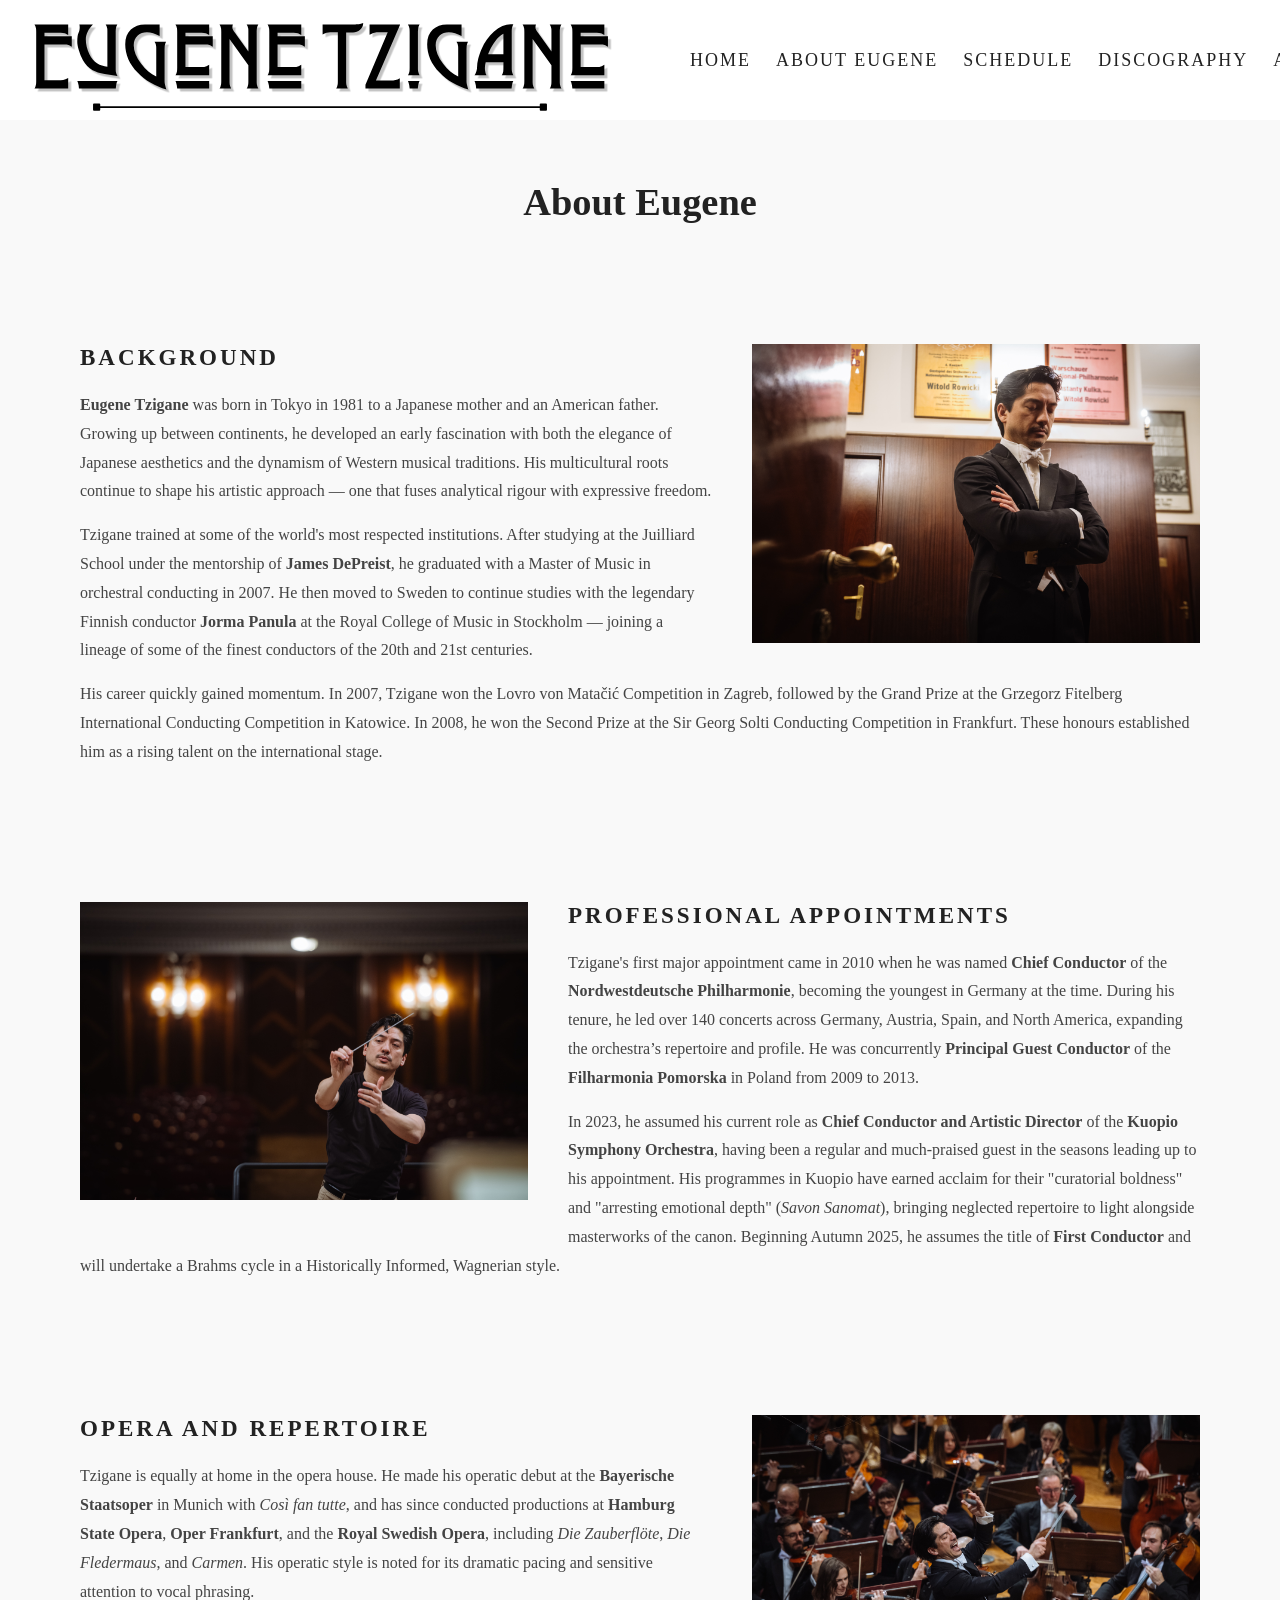
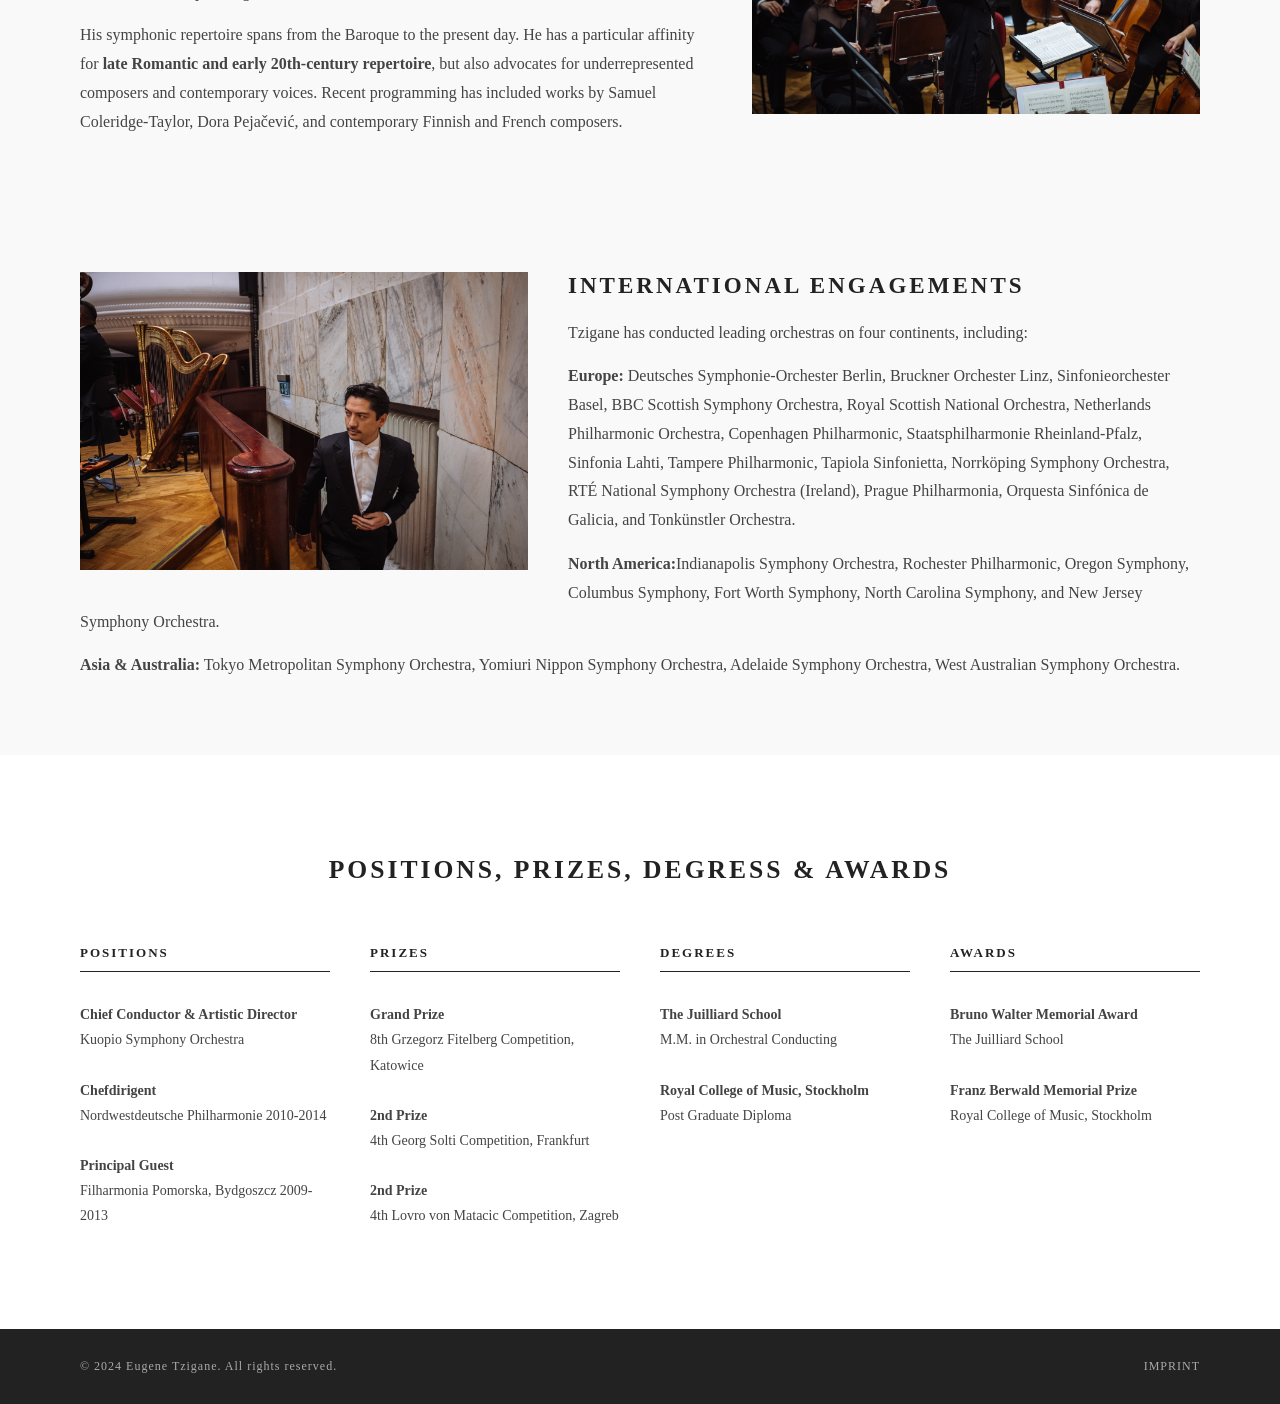
==== about.html @ a016947b "Initial version" ====
<!DOCTYPE html>
<html lang="en">
  <head>
    <meta charset="UTF-8" />
    <meta name="viewport" content="width=device-width, initial-scale=1.0" />
    <title>Eugene Tzigane | About</title>
    <link rel="stylesheet" href="style.css" />
  </head>

  <body>

    <!-- NAVIGATION -->
    <nav>
      <div class="nav-logo">
        <a href="index.html">
            <img src="images/logo.svg" alt="Eugene Tzigane Conductor"/>
        </a>
      </div>

      <button class="hamburger" aria-label="Open navigation menu">
        <span></span>
        <span></span>
        <span></span>
      </button>

      <ul class="nav-links">
        <li><a href="index.html">Home</a></li>
        <li><a href="about.html">About Eugene</a></li>
        <li><a href="schedule.html">Schedule</a></li>
        <li><a href="discography.html">Discography</a></li>
        <li><a href="manifesto.html">Artist Manifesto</a></li>
        <li><a href="index.html#contact">Contact</a></li>
      </ul>
    </nav>

    <!-- PAGE HEADER -->
    <section id="page-header">
      <h1>About Eugene</h1>
    </section>

    <!-- BIO SECTION -->
     <section id="about-bio">

        <div class="bio-block">
            <div class="bio-block-image">
                <img src="images/about.jpg" alt="Eugene Tzigane"/>
            </div>  
            <div class="bio-block-text">
                <h2>Background</h2>
                <p>
                 <strong>Eugene Tzigane</strong> was born in Tokyo in 1981 to a Japanese mother and an American father. Growing up between continents, he developed an early fascination with both the elegance of Japanese aesthetics and the dynamism of Western musical traditions. His multicultural roots continue to shape his artistic approach — one that fuses analytical rigour with expressive freedom.
                </p>
                <p>
                 Tzigane trained at some of the world's most respected institutions. After studying at the Juilliard School under the mentorship of <strong>James DePreist</strong>, he graduated with a Master of Music in orchestral conducting in 2007. He then moved to Sweden to continue studies with the legendary Finnish conductor <strong>Jorma Panula</strong> at the Royal College of Music in Stockholm — joining a lineage of some of the finest conductors of the 20th and 21st centuries.   
                </p>
                <p>
                 His career quickly gained momentum. In 2007, Tzigane won the Lovro von Matačić Competition in Zagreb, followed by the Grand Prize at the Grzegorz Fitelberg International Conducting Competition in Katowice. In 2008, he won the Second Prize at the Sir Georg Solti Conducting Competition in Frankfurt. These honours established him as a rising talent on the international stage.
                </p>
            </div>
            
        </div>

        <div class="bio-block reverse">
            <div class="bio-block-image">
                <img src="images/about2.jpg" alt="Eugene Tzigane"/>
            </div>
            <div class="bio-block-text">
                <h2>Professional Appointments</h2>
                <p>
                 Tzigane's first major appointment came in 2010 when he was named <strong>Chief Conductor</strong> of the <strong>Nordwestdeutsche Philharmonie</strong>, becoming the youngest in Germany at the time. During his tenure, he led over 140 concerts across Germany, Austria, Spain, and North America, expanding the orchestra’s repertoire and profile. He was concurrently <strong>Principal Guest Conductor</strong> of the <strong>Filharmonia Pomorska</strong> in Poland from 2009 to 2013. 
                </p>
                <p>
                 In 2023, he assumed his current role as <strong>Chief Conductor and Artistic Director</strong> of the <strong>Kuopio Symphony Orchestra</strong>, having been a regular and much-praised guest in the seasons leading up to his appointment. His programmes in Kuopio have earned acclaim for their "curatorial boldness" and "arresting emotional depth" (<em>Savon Sanomat</em>), bringing neglected repertoire to light alongside masterworks of the canon. Beginning Autumn 2025, he assumes the title of <strong>First Conductor</strong> and will undertake a Brahms cycle in a Historically Informed, Wagnerian style.
                </p>
            </div>
            
        </div>

        <div class="bio-block">
            <div class="bio-block-image">
                <img src="images/about3.jpg" alt="Eugene Tzigane"/>
            </div>
            <div class="bio-block-text">
                <h2>Opera and Repertoire</h2>
                <p>
                 Tzigane is equally at home in the opera house. He made his operatic debut at the <strong>Bayerische Staatsoper</strong> in Munich with <em>Così fan tutte</em>, and has since conducted productions at <strong>Hamburg State Opera</strong>, <strong>Oper Frankfurt</strong>, and the <strong>Royal Swedish Opera</strong>, including <em>Die Zauberflöte</em>, <em>Die Fledermaus</em>, and <em>Carmen</em>. His operatic style is noted for its dramatic pacing and sensitive attention to vocal phrasing.
                </p>
                <p>
                His symphonic repertoire spans from the Baroque to the present day. He has a particular affinity for <strong>late Romantic and early 20th-century repertoire</strong>, but also advocates for underrepresented composers and contemporary voices. Recent programming has included works by Samuel Coleridge-Taylor, Dora Pejačević, and contemporary Finnish and French composers.
                </p>
            </div>
            
        </div>

        <div class="bio-block reverse engagements">
          <div class="bio-block-image">
            <img src="images/about4.jpg" alt="Eugene Tzigane"/>
          </div>
          <div class="bio-block-text">
            <h2>International Engagements</h2>
            <p>Tzigane has conducted leading orchestras on four continents, including:</p>
            <p>
             <strong>Europe:</strong> Deutsches Symphonie-Orchester Berlin, Bruckner Orchester Linz, Sinfonieorchester Basel, BBC Scottish Symphony Orchestra, Royal Scottish National Orchestra, Netherlands Philharmonic Orchestra, Copenhagen Philharmonic, Staatsphilharmonie Rheinland-Pfalz, Sinfonia Lahti, Tampere Philharmonic, Tapiola Sinfonietta, Norrköping Symphony Orchestra, RTÉ National Symphony Orchestra (Ireland), Prague Philharmonia, Orquesta Sinfónica de Galicia, and Tonkünstler Orchestra.   
            </p>
            <p>
             <strong>North America:</strong>Indianapolis Symphony Orchestra, Rochester Philharmonic, Oregon Symphony, Columbus Symphony, Fort Worth Symphony, North Carolina Symphony, and New Jersey Symphony Orchestra.   
            </p>
            <p>
             <strong>Asia &amp; Australia:</strong> Tokyo Metropolitan Symphony Orchestra, Yomiuri Nippon Symphony Orchestra, Adelaide Symphony Orchestra, West Australian Symphony Orchestra.
            </p>
          </div>

           
        </div>

     </section>

     <!--- SECTIONS & AWARDS -->

     <section id="awards">
        <h2>Positions, Prizes, Degress &amp; Awards</h2>
        <div class="awards-wrapper">

            <div class="awards-column">
                <h3>Positions</h3>
                <p><strong>Chief Conductor &amp; Artistic Director</strong><br>Kuopio Symphony Orchestra</p>
                <p><strong>Chefdirigent</strong><br>Nordwestdeutsche Philharmonie 2010-2014</p>
                <p><strong>Principal Guest</strong><br>Filharmonia Pomorska, Bydgoszcz 2009-2013</p>
            </div>

            <div class="awards-column">
                <h3>Prizes</h3>
                <p><strong>Grand Prize</strong><br>8th Grzegorz Fitelberg Competition, Katowice</p>
                <p><strong>2nd Prize</strong><br>4th Georg Solti Competition, Frankfurt</p>
                <p><strong>2nd Prize</strong><br>4th Lovro von Matacic Competition, Zagreb</p>
            </div>

            <div class="awards-column">
                <h3>Degrees</h3>
                <p><strong>The Juilliard School</strong><br>M.M. in Orchestral Conducting</p>
                <p><strong>Royal College of Music, Stockholm</strong><br>Post Graduate Diploma</p>
            </div>

            <div class="awards-column">
                <h3>Awards</h3>
                <p><strong>Bruno Walter Memorial Award</strong><br>The Juilliard School</p>
                <p><strong>Franz Berwald Memorial Prize</strong><br>Royal College of Music, Stockholm</p>
            </div>

        </div>
     </section>

    <!-- FOOTER -->
    <footer>
      <p>&copy; 2024 Eugene Tzigane. All rights reserved.</p>
      <a href="#">Imprint</a>
    </footer>

    <script src="script.js"></script>
  </body>
</html>
---- style.css ----
/* -- RESET & BASE --*/
* {
    margin: 0;
    padding: 0;
    box-sizing: border-box;
}

html, body {
    overflow-x: hidden;
    max-width: 100%;
}

body {
    font-family: Georgia, serif;
    color: #222;
    padding-top: 120px;
    background-color: #f9f9f9;
}

/* -- NAVIGATION --*/
nav {
    display: flex;
    justify-content: space-between;
    align-items: center;
    padding: 40px 20px 40px 20px;
    background-color: #fff;
    position: fixed;
    top: 0;
    z-index: 100;
    min-width: 0;
    gap: 70px;
    height: 120px;
    min-height: 120px;
    width: 100%;
}

.nav-logo {
    flex-shrink: 0;
}

.nav-logo img {
    height: 120px;
    width: auto;
    display: block;
}

.nav-links {
   list-style: none;
   display: flex;
   gap: 25px; 
   flex-shrink: 0;
}

.nav-links a {
    text-decoration: none;
    color: #222;
    font-size: 18px;
    letter-spacing: 2px;
    text-transform: uppercase;
    white-space: nowrap;
}

.nav-links a:hover {
    color: #888;
}

.hamburger {
    display: none;
    flex-direction: column;
    justify-content: center;
    gap: 6px;
    background: none;
    border: none;
    cursor: pointer;
    padding: 0;
}

.hamburger span {
    display: block;
    width: 36px;
    height: 2px;
    background-color: #222;
    border-radius: 2px;
}


/*-- HERO --*/
#hero {
    width: 100%;
    height: 100vh;
    background-image: url('images/hero.jpg');
    background-size: cover;
    background-position: center;
    background-repeat: no-repeat;
    position: relative;
    overflow: hidden;
}

.hero-overlay {
    position: sticky;
    top: 8vh;
    margin-right: 5vw;
    color: #fff;
    text-align: end;
}

.hero-overlay h1 {
    font-size: 4vw;
    font-weight: bold;
    letter-spacing: 0.3vw;
    text-transform: uppercase;
    margin-bottom: 1vh;
}

.hero-overlay p {
    font-size: 1.5vw;
    letter-spacing: 0.4vw;
    text-transform: uppercase;
}

/*-- BIO SECTION --*/
#bio {
    display: flex;
    align-items: stretch;
    gap: 60px;
    padding: 100px 80px;
    background-color: #f9f9f9;
}

.bio-image {
    flex: 1;
    min-width: 0;
}

.bio-image img {
    width: 100%;
    max-width: 100%;
    height: 100%;
    display: block;
    object-fit: cover;
}

.bio-text {
    flex: 1;
    min-width: 0;
    display: flex;
    flex-direction: column;
    gap: 20px;
}

.bio-text h2 {
    font-size: 3vw;
    letter-spacing: 3px;
    text-transform: uppercase;
    color: #222;
    padding-bottom: 20px;
}

.bio-text p {
    font-size: 18px;
    line-height: 1.8;
    color: #444;
}


/* -- VIDEO SECTION --*/
#video {
    padding: 100px 80px;
    background-color: #fff;
    text-align: center;
}

#video h2 {
    font-size: 2vw;
    letter-spacing: 3px;
    text-transform: uppercase;
    color: #222;
    margin-bottom: 50px;
}

.video-container {
    position: relative;
    width: 100%;
    aspect-ratio: 16 / 9;
}

.video-container video {
    position: absolute;
    top: 0;
    left: 0;
    width: 100%;
    height: 100%;
    border: none;
}

/*-- MEDIA QUERIES --*/
@media (max-width: 900px) {
    .nav-links {
        display:none;
    }

    .nav-logo a {
        font-size: 14px;
    }
}

/*-- CONTACT SECTION --*/
#contact-info {
    padding: 100px 80px;
    background-color: #f9f9f9;
    text-align: center;
}

#contact-info h1 {
    font-size: 4vw;
    letter-spacing: 3px;
    text-transform: uppercase;
    color: #222;
    margin-bottom: 60px;
}

.contacts-wrapper {
    display: flex;
    justify-content: space-between;
    gap: 40px;
    text-align: left;
}


.management-column {
    flex: 1;
    display: flex;
    flex-direction: column;
    gap: 25px;
}

.management-column + .management-column {
    border-left: 1px solid #ddd;
    padding-left: 40px;
}

.management-column h3 {
    font-size: 20px;
    letter-spacing: 2px;
    text-transform: uppercase;
    color: #222;
    margin-bottom: 20px;
    text-align: center;
}

.management-column p {
    font-size: 18px;
    line-height: 2;
    color: #444;
}

.management-person {
    margin-bottom: 20px;
}

.management-person p {
    font-size: 18px;
    line-height: 1.6;
    color: #444;
    margin-bottom: 2px;
}

.management-person-assistant p {
    font-size: 17px;
    line-height: 1.6;
    color: #444;
    margin-bottom: 2px;
}



#message {
   padding: 100px 80px;
    background-color: #f9f9f9;
    text-align: center;
}

#message h1 {
   font-size: 4vw;
    letter-spacing: 3px;
    text-transform: uppercase;
    color: #222;
    margin-bottom: 60px; 
}

.contact-form {
    flex: 1;
}

.contact-form input,
.contact-form textarea {
    width: 60%;
    padding: 15px;
    font-size: 14px;
    font-family: Georgia, serif;
    border: 1px solid #ddd;
    background-color: #fff;
    color: #222;
    outline: none;
    text-align: center;
    border-radius:15px 15px 15px 15px;
    margin-top: 10px;
}

.contact-form textarea {
    height: 150px;
    resize: none;
}

#message button {
    align-self: center;
    padding: 15px 40px;
    background-color: #222;
    color: #fff;
    font-size: 13px;
    letter-spacing: 2px;
    text-transform: uppercase;
    border: none;
    cursor: pointer;
    border-radius: 0 25px 0 25px;
    margin-top: 20px;
}

#message button:hover {
    background-color: #444;
}



/*-- FOOTER --*/
footer {
    display: flex;
    justify-content: space-between;
    align-items: center;
    padding: 30px 80px;
    background-color: #222;
    color: #aaa;
    font-size: 12px;
    letter-spacing: 1px;
}

footer a {
    color: #aaa;
    text-decoration: none;
    text-transform: uppercase;
    letter-spacing: 1px;
}

footer a:hover {
    color: #fff;
}



/*-- ABOUT BIO --*/


#about-bio {
    background-color: #f9f9f9;
}

#page-header {
    font-size: 2vw;
    text-align: center;
    background-color: #f9f9f9;
    padding: 60px;
}

.bio-block {
    padding: 60px 80px;
    overflow:hidden;
}

.bio-block-text {
    width: 100%;
}

.bio-block-text h2 {
    font-size: 1.8vw;
    letter-spacing: 3px;
    text-transform: uppercase;
    color: #222;
    margin-bottom: 20px;
}

.bio-block-text p {
    font-size: 16px;
    line-height: 1.8;
    color: #444;
    margin-bottom: 15px;
}

.bio-block-image {
    width: 40%;
    float: right;
    margin: 0 0 30px 40px;
}

.bio-block-image img {
    width: 100%;
    height: auto;
    display: block;
    object-fit: contain;
}


.bio-block.reverse .bio-block-image {
    float: left;
    margin: 0 40px 30px 0;
}

/*-- AWARDS --*/
#awards {
    padding: 100px 80px;
    background-color: #fff;
    text-align: center;
}

#awards h2 {
    font-size: 2vw;
    letter-spacing: 3px;
    text-transform: uppercase;
    color: #222;
    margin-bottom: 60px;
}

.awards-wrapper {
    display: flex;
    justify-content: space-between;
    gap: 40px;
    text-align: left;
}

.awards-column {
    flex: 1;
    display: flex;
    flex-direction: column;
    gap: 25px;
}

.awards-column h3 {
    font-size: 13px;
    letter-spacing: 2px;
    text-transform: uppercase;
    color: #222;
    padding-bottom: 10px;
    border-bottom: 1px solid #222;
    margin-bottom: 5px;
}

.awards-column p {
    font-size: 14px;
    line-height: 1.8;
    color: #444;
}


/*-- RESPONSIVE --*/

/*-- LARGE DESKTOP (1440px and above) --*/

@media (min-width: 1440px) {
    .nav-links {
        gap: 40px;
    }

    .bio-block-text h2 {
        font-size: 2.5vw;
    }

    .bio-block-text p {
        font-size: 18px;
    }
}


/*-- TABLET (max 900px) --*/

@media (max-width: 900px) {

    .hamburger {
        display: flex;
        margin-left: auto;
    }

    .nav-links {
        display: none;
        position: absolute;
        top: 80px;
        left: 0;
        width: 100%;
        background-color: #fff;
        flex-direction: column;
        align-items: center;
        gap: 20px;
        padding: 30px 20px;
        border-top: 1px solid #ddd;
    }

    .nav-links.active {
        display: flex;
    }

    .nav-links a {
        font-size: 16px;
    }

    .nav-logo img {
        height: 60px;
    }

    nav {
        height: 80px;
        min-height: 80px;
        padding: 10px 20px;
    }
    
    /*index.html bio*/
    #bio {
        flex-direction: column;
    }
    
    .bio-image {
        min-height: 400px;
    }

    .bio-image img {
        width: 100%;
        height: auto;
    }

    .bio-text {
        padding: 40px;
    }

    /* about.-html bio blocks */
    .bio-block {
        padding: 40px;
    }

    .bio-block.reverse .bio-block-image {
        float: none;
        margin: 0 0 30px 0;
    }

    .bio-block-image {
        float: none;
        width: 100%;
        margin: 0 0 30px 0;
    }

    .bio-block-image img {
        width: 100%;
        height: auto;
    }


    .bio-block-text h2 {
        font-size: 3vw;
    }

    /* awards */
    .awards-wrapper {
        flex-direction: column;
    }

    /*contact */
    .contacts-wrapper {
        flex-direction: column;
    }

    .management-column + .management-column {
        border-left: none;
        border-top: 1px solid #ddd;
        padding-left: 0;
        padding-top: 40px;
    }
}

/*-- MOBILE (max480px) --*/

@media (max-width: 480px) {
    body {
    padding-top: 80px;  
    }

    nav {
        height: 80px;
        min-height: 80px;
        padding: 10px 15px;
        gap: 10px;
    }

    .nav-logo img {
        height: 60px;
    }

    #hero {
        background-size: contain;
        background-repeat: no-repeat;
        background-position: top center;
        height: 50vh;
    }

    /* about-html page header */
    #page-header {
        padding: 40px 20px;
    }

    #page-header h1 {
        font-size: 6vw;
    }

    /* index.html bio */
    #bio {
        display: flex;
        flex-direction: column;
        gap: 0;
        padding: 40px 0 40px;
        margin-top: -90px;
    }

    .bio-image {
        order: 2;
        min-height: auto;
        margin-bottom: 18px;
    }

    .bio-image img {
        width: 100%;
        height: auto;
        display: block;
    }

    .bio-text {
        display: contents;
    }

    .bio-text h2 {
        order: 1;
        font-size: 6vw;
        padding: 0 20px;
        margin-bottom: 25px;
        line-height: 1;
    }

    .bio-text p {
        order: 3;
        padding: 0 20px;
        font-size: 16px;
        line-height: 1.65;
        margin-bottom: 10px;
        margin-top: 10px;
    }

    /* about.html bio blocks */
    .bio-block {
        padding: 30px 20px;
    }

    .bio-block-text h2 {
        font-size: 5vw;
    }

    .bio-block-text p {
        font-size: 14px;
    }

    /* video */
    #video {
        padding: 60px 20px;
    }

    /* awards */
    #awards {
        padding: 60px 20px;
    }

    .awards-wrapper {
        flex-direction: column;
    }

    .awards-column h3 {
        font-size: 4vw;
    }


    /* contact */

    #contact-info {
        padding: 60px 20px;
    }

    #contact-info h1 {
        font-size: 6vw;
    }

    .management-column h3 {
        font-size: 4vw;
    }

    .management-person p {
        font-size: 14px;
    }
 
    /* footer */
    footer {
        flex-direction: column;
        text-align: center;
        gap: 10px;
        padding: 30px 20px;
    }
}
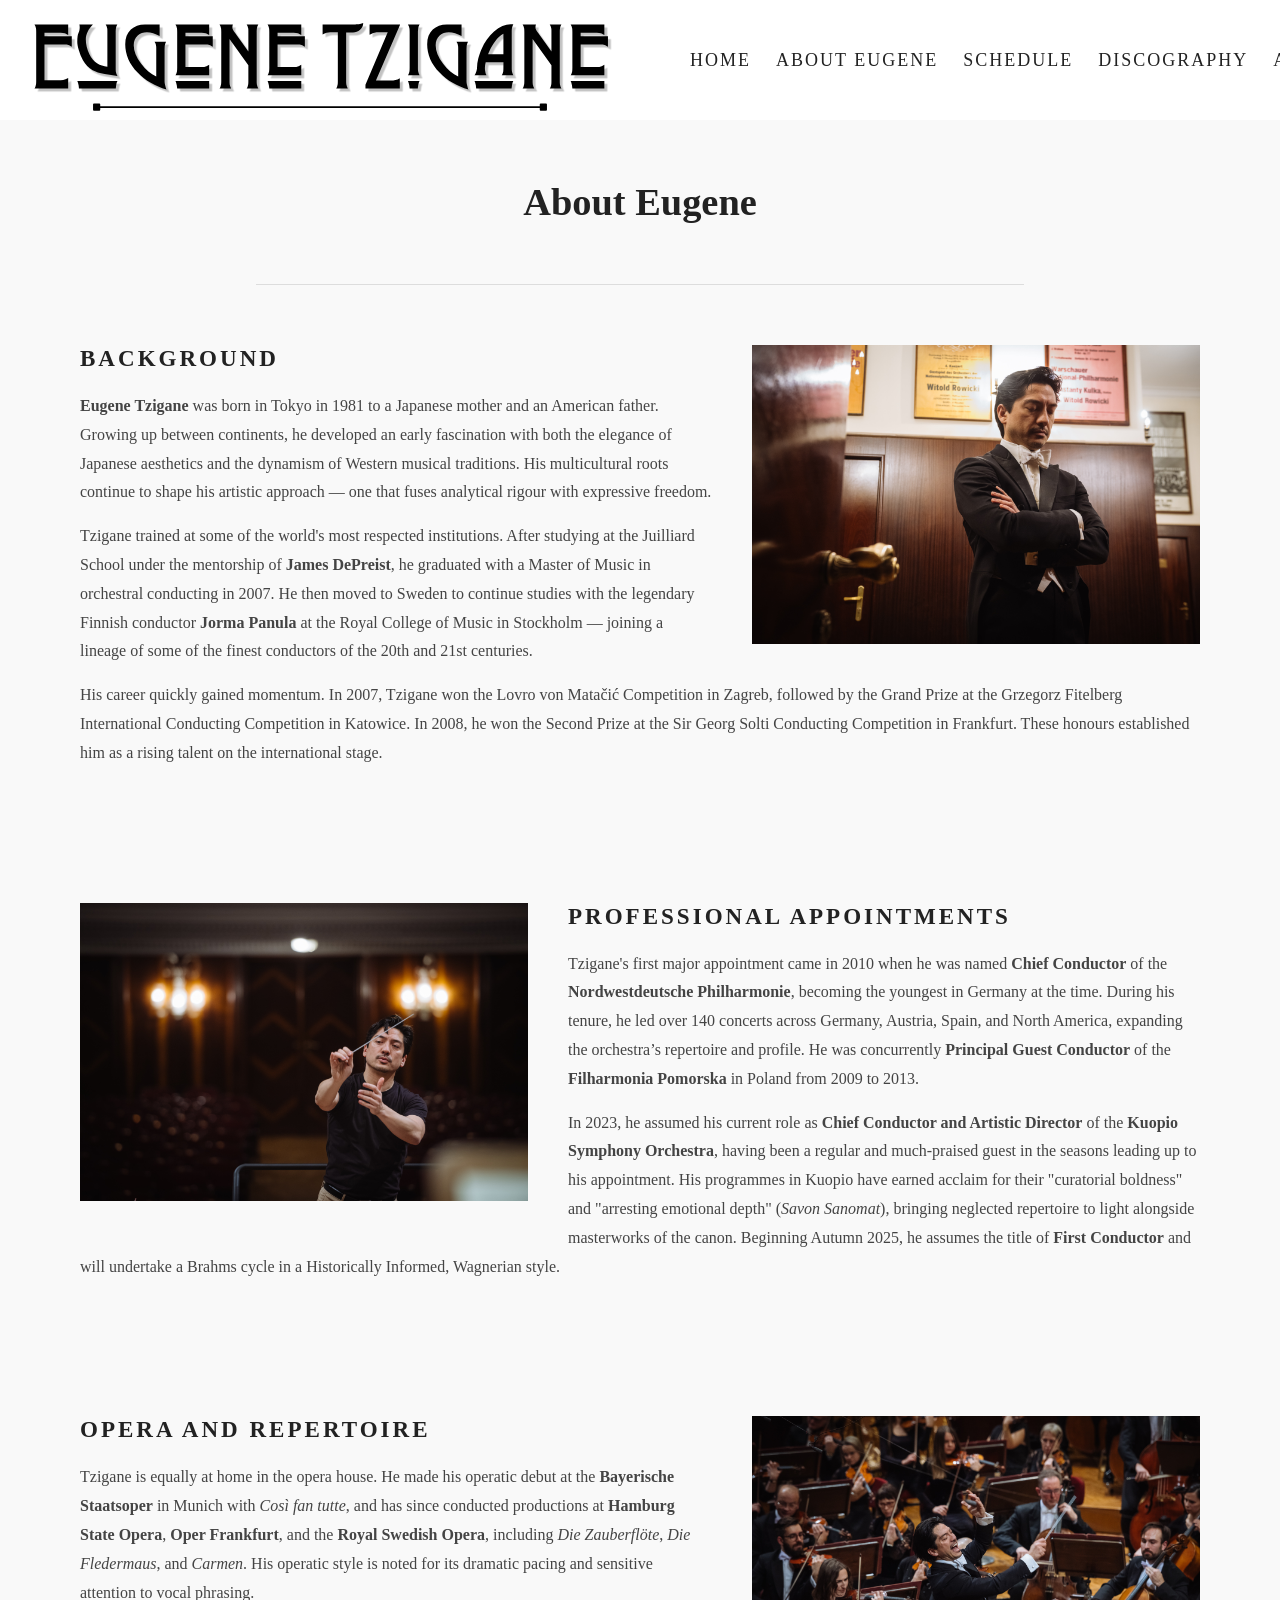
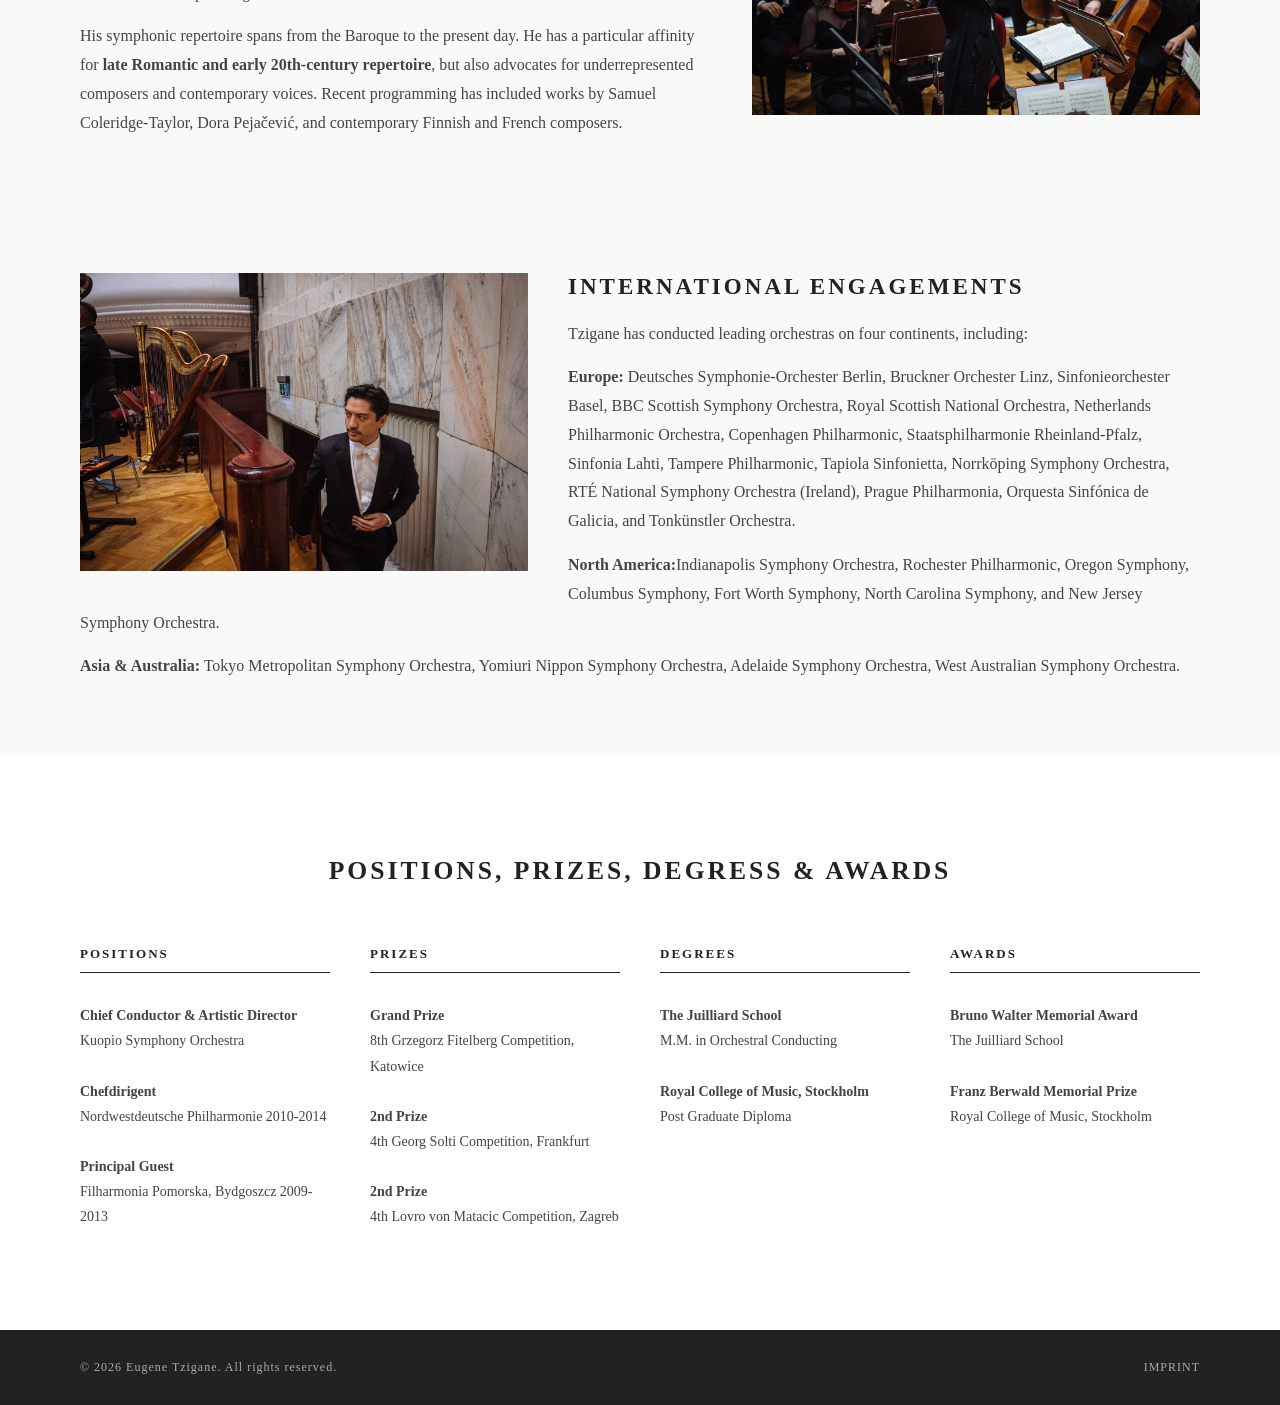
==== commit ba654516: "added 4 items to schedule" ====
--- a/about.html
+++ b/about.html
@@ -152,7 +152,7 @@
 
     <!-- FOOTER -->
     <footer>
-      <p>&copy; 2024 Eugene Tzigane. All rights reserved.</p>
+      <p>&copy; 2026 Eugene Tzigane. All rights reserved.</p>
       <a href="#">Imprint</a>
     </footer>
 
--- a/style.css
+++ b/style.css
@@ -68,19 +68,24 @@
     display: none;
     flex-direction: column;
     justify-content: center;
-    gap: 6px;
+    gap: 7px;
     background: none;
     border: none;
     cursor: pointer;
-    padding: 0;
+    padding: 10px;
 }
 
 .hamburger span {
     display: block;
-    width: 36px;
-    height: 2px;
+    width: 40px;
+    height: 4px;
     background-color: #222;
-    border-radius: 2px;
+    border-radius: 999px;
+}
+
+.hamburger span:nth-child(2) {
+    width: 32px;
+    align-self: center;
 }
 
 
@@ -275,7 +280,7 @@
 
 
 #message {
-   padding: 100px 80px;
+   padding: 60px 20px;
     background-color: #f9f9f9;
     text-align: center;
 }
@@ -365,10 +370,14 @@
 }
 
 #page-header {
+    justify-content: center;
     font-size: 2vw;
     text-align: center;
     background-color: #f9f9f9;
     padding: 60px;
+    border-bottom: 1px solid #ddd;
+    width: 60%;
+    margin: 0 auto;
 }
 
 .bio-block {
@@ -458,6 +467,128 @@
     line-height: 1.8;
     color: #444;
 }
+
+/* -- SCHEDULE PAGE --*/
+
+#schedule-page {
+    max-width: 1000px;
+    margin: 0 auto;
+    padding: 40px 80px 100px;
+    background-color: #f9f9f9;
+}
+
+.schedule-item {
+    display: grid;
+    grid-template-columns: 90px 1fr;
+    gap: 50px;
+    padding: 50px 0;
+    border-bottom: 1px solid #ddd;
+}
+
+.schedule-date {
+    text-align: center;
+    text-transform: uppercase;
+    letter-spacing: 2px;
+}
+
+.schedule-month {
+    display: block;
+    font-size: 14px;
+    color: #777;
+    margin-bottom: 5px;
+}
+
+.schedule-day {
+    display: block;
+    font-size: 42px;
+    line-height: 1;
+    color: #222;
+}
+
+.schedule-details h2 {
+    font-size: 28px;
+    letter-spacing: 2px;
+    font-weight: 300;
+    text-transform: uppercase;
+    color: #222;
+    margin-bottom: 15px;
+    line-height: 1.4;
+}
+
+.highlight-title {
+    font-weight: 700;
+}
+
+.schedule-content {
+    max-width: 700px;
+}
+
+.schedule-meta {
+    font-size: 15px;
+    color: #777;
+    margin-bottom: 35px;
+    line-height: 1.6;
+}
+
+.schedule-programme {
+    display: flex;
+    flex-direction: column;
+    gap: 25px;
+    margin-bottom: 35px;
+}
+
+.schedule-programme hr {
+    border: none;
+    border-top: 1px solid #777;
+    margin: 25px 0;
+}
+
+.programme-work {
+    display: flex;
+    flex-direction: column;
+    gap: 5px;
+}
+
+.composer {
+    font-size: 15px;
+    font-weight: bold;
+    letter-spacing: 1px;
+    text-transform: uppercase;
+    color: #222;
+}
+
+.piece {
+    font-size: 17px;
+    line-height: 1.7;
+    color: #444;
+}
+
+.schedule-performers p {
+    font-size: 16px;
+    line-height: 1.7;
+    font-style: italic;
+    font-weight: bolder;
+    color: #222;
+}
+
+.schedule-button {
+        display: inline-block;
+        margin-top: 10px;
+        padding: 14px 28px;
+        background-color: #222;
+        color: #fff;
+        text-decoration: none;
+        text-transform: uppercase;
+        letter-spacing: 2px;
+        font-size: 12px;
+        border-radius: 0 20px 0 20px;
+        transition: background-color o.3s ease;
+    }
+
+    .schedule-button:hover {
+        background-color: #444;
+    }
+
 
 
 /*-- RESPONSIVE --*/
@@ -707,6 +838,59 @@
     .management-person p {
         font-size: 14px;
     }
+
+    .contact-form {
+    width: 100%;
+    }
+
+    .contact-form input,
+    .contact-form textarea {
+        width: 100%;
+        font-size: 16px;
+    }
+
+    /* schedule */
+
+    #schedule-page {
+        padding: 60px 20px;
+    }
+
+    .schedule-item {
+        grid-template-columns: 1fr;
+        gap: 20px;
+        padding: 40px 0;
+    }
+
+    .schedule-date {
+        text-align: center;
+    }
+
+    .schedule-day {
+        font-size: 34px;
+    }
+
+    .schedule-details h2 {
+        font-size: 22px;
+        line-height: 1.3;
+    }
+
+    .schedule-meta {
+        font-size: 14px;
+        margin-bottom: 25px;
+    }
+
+    .composer {
+        font-size: 14px;
+    }
+
+    .piece,
+    .schedule-performers p {
+        font-size: 15px;
+    }
+
+
+
+
  
     /* footer */
     footer {
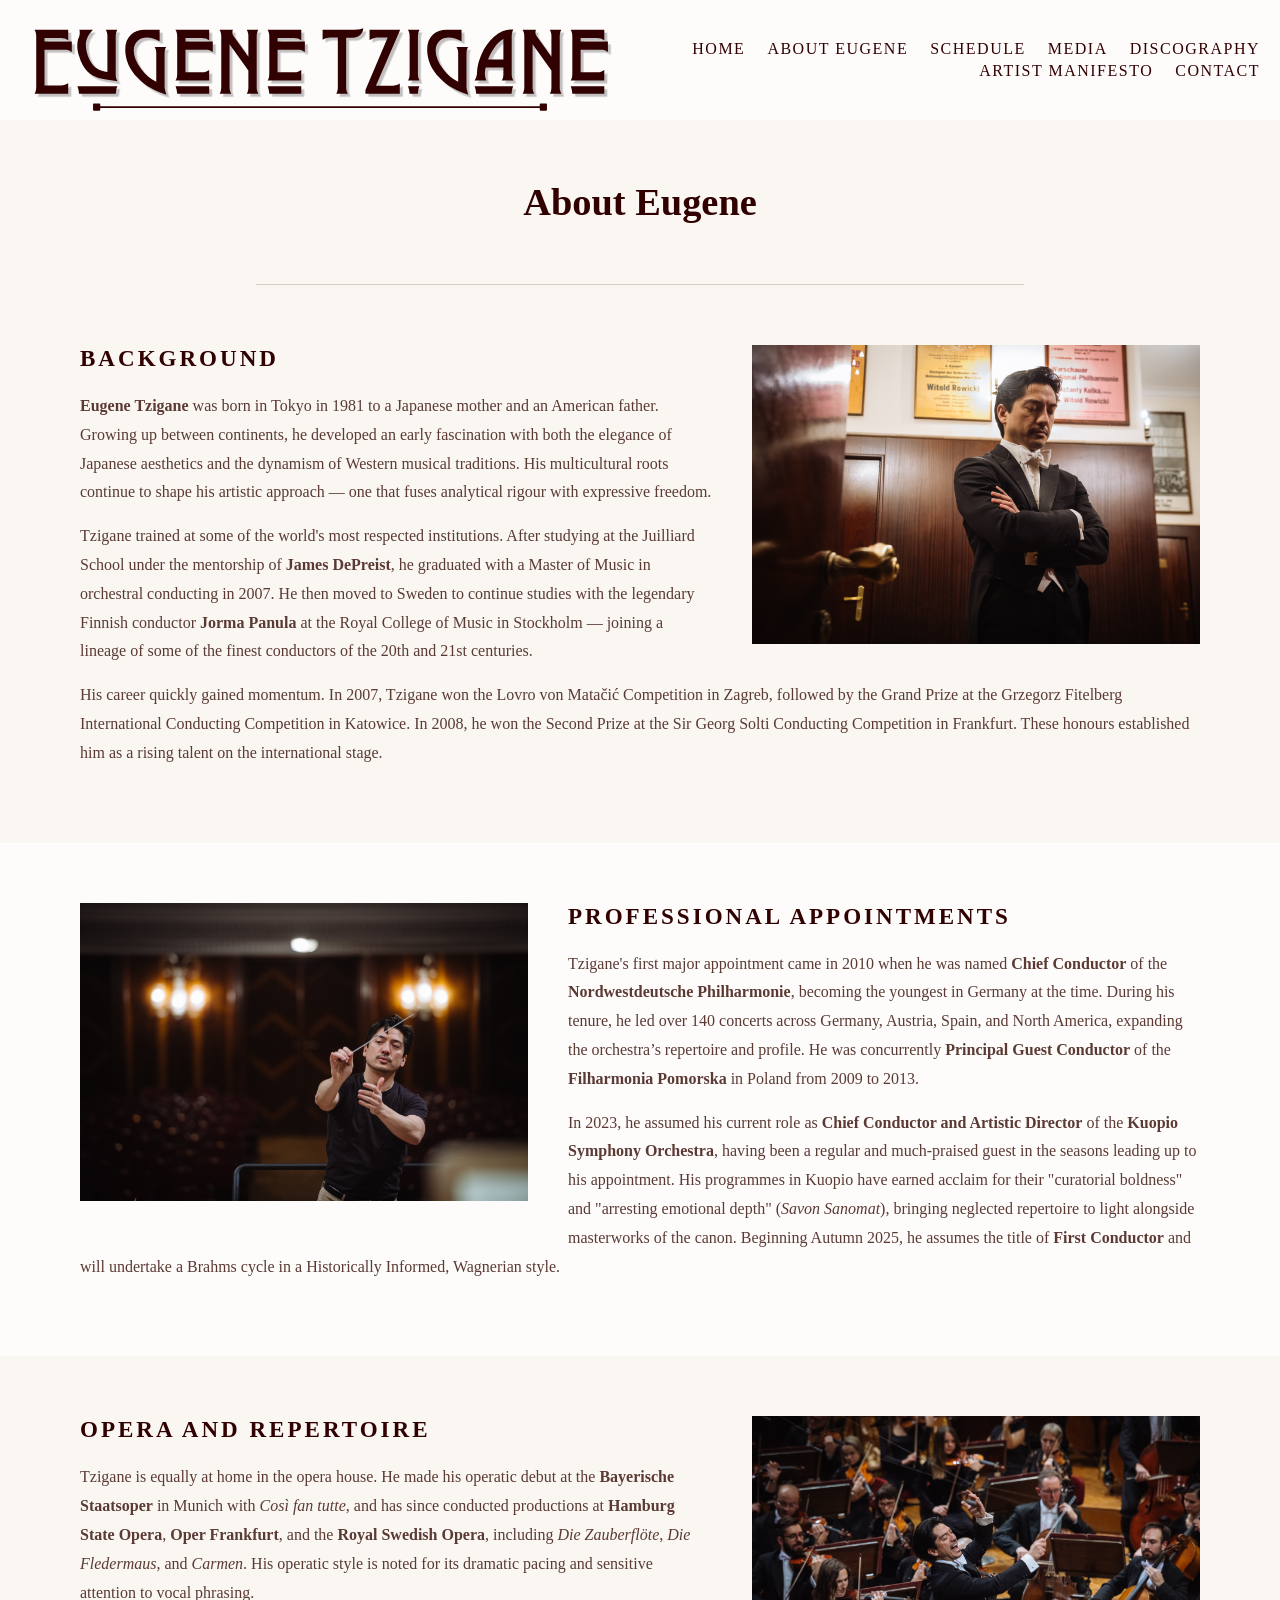
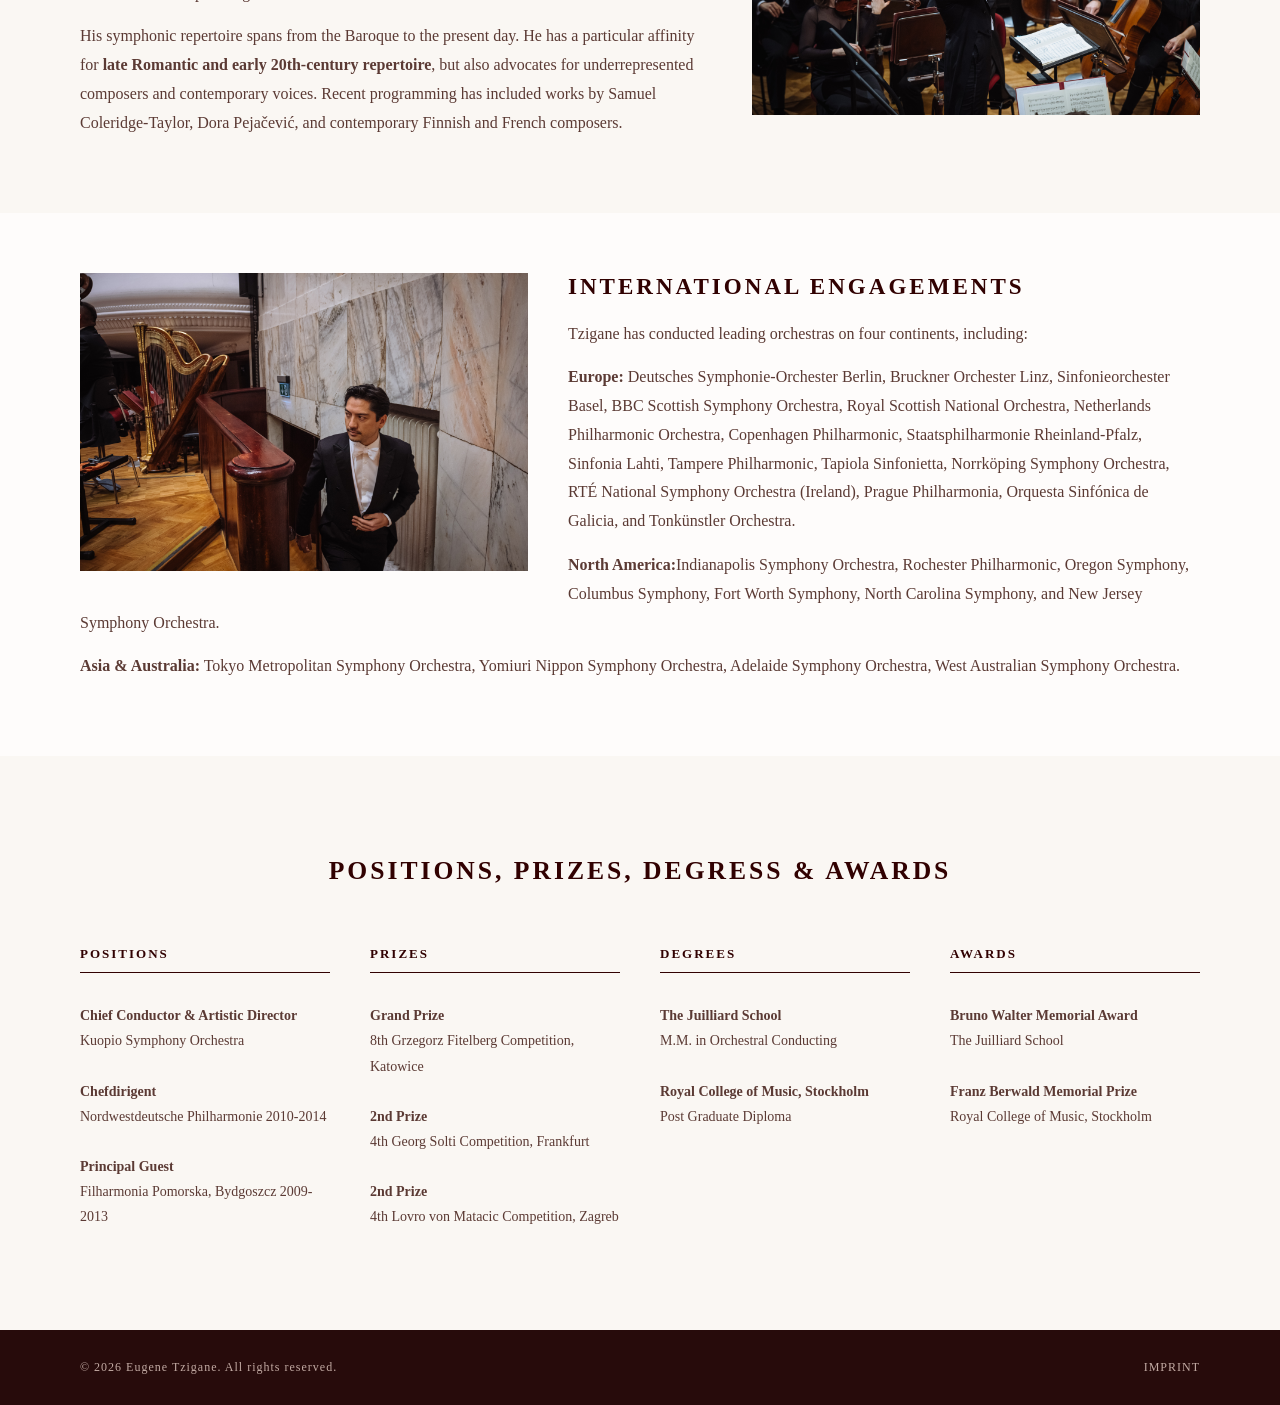
==== commit 63464a11: "nav bar update" ====
--- a/about.html
+++ b/about.html
@@ -27,6 +27,7 @@
         <li><a href="index.html">Home</a></li>
         <li><a href="about.html">About Eugene</a></li>
         <li><a href="schedule.html">Schedule</a></li>
+        <li><a href="media.html">Media</a></li>
         <li><a href="discography.html">Discography</a></li>
         <li><a href="manifesto.html">Artist Manifesto</a></li>
         <li><a href="index.html#contact">Contact</a></li>
--- a/style.css
+++ b/style.css
@@ -12,9 +12,9 @@
 
 body {
     font-family: Georgia, serif;
-    color: #222;
+    color: #310101;
     padding-top: 120px;
-    background-color: #f9f9f9;
+    background-color: #faf7f3;
 }
 
 /* -- NAVIGATION --*/
@@ -22,8 +22,8 @@
     display: flex;
     justify-content: space-between;
     align-items: center;
-    padding: 40px 20px 40px 20px;
-    background-color: #fff;
+    padding: 40px 40px;
+    background-color: #fefcfb;
     position: fixed;
     top: 0;
     z-index: 100;
@@ -32,6 +32,7 @@
     height: 120px;
     min-height: 120px;
     width: 100%;
+    gap: 40px;
 }
 
 .nav-logo {
@@ -47,21 +48,20 @@
 .nav-links {
    list-style: none;
    display: flex;
-   gap: 25px; 
-   flex-shrink: 0;
+   gap: 20px; 
 }
 
 .nav-links a {
     text-decoration: none;
-    color: #222;
+    color: #310101;
     font-size: 18px;
-    letter-spacing: 2px;
+    letter-spacing: 1.7x;
     text-transform: uppercase;
     white-space: nowrap;
 }
 
 .nav-links a:hover {
-    color: #888;
+    color: #a17d74;
 }
 
 .hamburger {
@@ -79,13 +79,107 @@
     display: block;
     width: 40px;
     height: 4px;
-    background-color: #222;
+    background-color: #310101;
     border-radius: 999px;
 }
 
 .hamburger span:nth-child(2) {
     width: 32px;
     align-self: center;
+}
+
+/*-- MEDIA QUERIES for NAV--*/
+
+/* medium dektop: nav links wrap */
+@media (max-width: 1700px) and (min-width: 1173px) {
+    nav {
+        gap: 30px;
+        height: 120px;
+        min-height: 120px;
+        padding: 20px 20px;
+    }
+    
+    .nav-links {
+        flex-wrap: wrap;
+        justify-content: flex-end;
+        align-content: center;
+        row-gap: 4px;
+        column-gap: 22px;
+        max-width: 850px;
+    }  
+
+    .nav-links a {
+        font-size: 16px;
+        letter-spacing: 1.5px;
+    }
+}
+
+/* nav only: hamburger starst earlier */
+@media (max-width: 1172px) {
+    .hamburger {
+        display: flex;
+        margin-left: auto;
+    }
+    
+    .nav-links {
+        display: none;
+        position: absolute;
+        top: 120px;
+        left: 0;
+        width: 100%;
+        background-color: #fefcfb;
+        flex-direction: column;
+        align-items: center;
+        gap: 20px;
+        padding: 30px 20px;
+        border-top: 1px solid #d8cec7;
+    }
+
+    .nav-links.active {
+        display: flex;
+    }
+
+    .nav-links a {
+        font-size: 16px;
+    }
+}
+
+@media (max-width: 1172px) and (min-width: 901px) {
+    .hamburger {
+        gap: 14px;
+        padding: 0;
+    }
+
+    .hamburger span {
+        width: 80px;
+        height: 8px;
+    }
+
+    .hamburger span:nth-child(2) {
+        width: 64px;
+    }
+}
+
+/* tablet: smaller nav height */
+@media (max-width: 900px) {
+
+    body {
+        padding-top: 80px;
+    }
+
+    nav {
+        height: 80px;
+        min-height: 80px;
+        padding: 10px 20px;
+    }
+
+    .nav-logo img {
+        height: 60px;
+    }
+
+    .nav-links {
+        top: 80px;
+    }
 }
 
 
@@ -105,7 +199,7 @@
     position: sticky;
     top: 8vh;
     margin-right: 5vw;
-    color: #fff;
+    color: #fefcfb;
     text-align: end;
 }
 
@@ -123,13 +217,13 @@
     text-transform: uppercase;
 }
 
-/*-- BIO SECTION --*/
+/*--  HOME BIO --*/
 #bio {
     display: flex;
     align-items: stretch;
     gap: 60px;
     padding: 100px 80px;
-    background-color: #f9f9f9;
+    background-color: #faf7f3;
 }
 
 .bio-image {
@@ -157,21 +251,21 @@
     font-size: 3vw;
     letter-spacing: 3px;
     text-transform: uppercase;
-    color: #222;
+    color: #310101;
     padding-bottom: 20px;
 }
 
 .bio-text p {
     font-size: 18px;
     line-height: 1.8;
-    color: #444;
-}
-
-
-/* -- VIDEO SECTION --*/
+    color: #5b3a34;
+}
+
+
+/* -- HOME VIDEO --*/
 #video {
     padding: 100px 80px;
-    background-color: #fff;
+    background-color: #fefcfb;
     text-align: center;
 }
 
@@ -179,40 +273,32 @@
     font-size: 2vw;
     letter-spacing: 3px;
     text-transform: uppercase;
-    color: #222;
+    color: #310101;
     margin-bottom: 50px;
 }
 
 .video-container {
-    position: relative;
     width: 100%;
+    max-width: 1000px;
+    margin: 0 auto;
     aspect-ratio: 16 / 9;
-}
-
-.video-container video {
-    position: absolute;
-    top: 0;
-    left: 0;
+    border-radius: 12px;
+    overflow: hidden;
+}
+
+.video-container iframe {
     width: 100%;
     height: 100%;
     border: none;
-}
-
-/*-- MEDIA QUERIES --*/
-@media (max-width: 900px) {
-    .nav-links {
-        display:none;
-    }
-
-    .nav-logo a {
-        font-size: 14px;
-    }
-}
-
-/*-- CONTACT SECTION --*/
+    display: block;
+}
+
+
+
+/*-- CONTACT --*/
 #contact-info {
     padding: 100px 80px;
-    background-color: #f9f9f9;
+    background-color: #faf7f3;
     text-align: center;
 }
 
@@ -220,7 +306,7 @@
     font-size: 4vw;
     letter-spacing: 3px;
     text-transform: uppercase;
-    color: #222;
+    color: #310101;
     margin-bottom: 60px;
 }
 
@@ -240,7 +326,7 @@
 }
 
 .management-column + .management-column {
-    border-left: 1px solid #ddd;
+    border-left: 1px solid #d4c5bd;
     padding-left: 40px;
 }
 
@@ -248,7 +334,7 @@
     font-size: 20px;
     letter-spacing: 2px;
     text-transform: uppercase;
-    color: #222;
+    color: #310101;
     margin-bottom: 20px;
     text-align: center;
 }
@@ -256,7 +342,7 @@
 .management-column p {
     font-size: 18px;
     line-height: 2;
-    color: #444;
+    color: #5b3a34;
 }
 
 .management-person {
@@ -266,14 +352,14 @@
 .management-person p {
     font-size: 18px;
     line-height: 1.6;
-    color: #444;
+    color: #5b3a34;
     margin-bottom: 2px;
 }
 
 .management-person-assistant p {
     font-size: 17px;
     line-height: 1.6;
-    color: #444;
+    color: #5b3a34;
     margin-bottom: 2px;
 }
 
@@ -281,7 +367,7 @@
 
 #message {
    padding: 60px 20px;
-    background-color: #f9f9f9;
+    background-color: #faf7f3;
     text-align: center;
 }
 
@@ -289,7 +375,7 @@
    font-size: 4vw;
     letter-spacing: 3px;
     text-transform: uppercase;
-    color: #222;
+    color: #270b0b;
     margin-bottom: 60px; 
 }
 
@@ -303,9 +389,9 @@
     padding: 15px;
     font-size: 14px;
     font-family: Georgia, serif;
-    border: 1px solid #ddd;
-    background-color: #fff;
-    color: #222;
+    border: 1px solid #d8cec7;
+    background-color: #fefcfb;
+    color: #310101;
     outline: none;
     text-align: center;
     border-radius:15px 15px 15px 15px;
@@ -320,8 +406,8 @@
 #message button {
     align-self: center;
     padding: 15px 40px;
-    background-color: #222;
-    color: #fff;
+    background-color: #270b0b;
+    color: #fefcfb;
     font-size: 13px;
     letter-spacing: 2px;
     text-transform: uppercase;
@@ -332,7 +418,7 @@
 }
 
 #message button:hover {
-    background-color: #444;
+    background-color: #5b3a34;
 }
 
 
@@ -343,39 +429,38 @@
     justify-content: space-between;
     align-items: center;
     padding: 30px 80px;
-    background-color: #222;
-    color: #aaa;
+    background-color: #270b0b;
+    color: #c2aaa3;
     font-size: 12px;
     letter-spacing: 1px;
 }
 
 footer a {
-    color: #aaa;
+    color: #c2aaa3;
     text-decoration: none;
     text-transform: uppercase;
     letter-spacing: 1px;
 }
 
 footer a:hover {
-    color: #fff;
-}
-
-
-
-/*-- ABOUT BIO --*/
-
+    color: #fefcfb;
+}
+
+
+
+/*-- ABOUT PAGE --*/
 
 #about-bio {
-    background-color: #f9f9f9;
+    background-color: #faf7f3;
 }
 
 #page-header {
     justify-content: center;
     font-size: 2vw;
     text-align: center;
-    background-color: #f9f9f9;
+    background-color: #faf7f3;
     padding: 60px;
-    border-bottom: 1px solid #ddd;
+    border-bottom: 1px solid #d8cec7;
     width: 60%;
     margin: 0 auto;
 }
@@ -383,6 +468,11 @@
 .bio-block {
     padding: 60px 80px;
     overflow:hidden;
+    background-color: #faf7f3;
+}
+
+.bio-block.reverse {
+    background-color: #fefcfb;
 }
 
 .bio-block-text {
@@ -393,14 +483,14 @@
     font-size: 1.8vw;
     letter-spacing: 3px;
     text-transform: uppercase;
-    color: #222;
+    color: #310101;
     margin-bottom: 20px;
 }
 
 .bio-block-text p {
     font-size: 16px;
     line-height: 1.8;
-    color: #444;
+    color: #5b3a34;
     margin-bottom: 15px;
 }
 
@@ -424,9 +514,10 @@
 }
 
 /*-- AWARDS --*/
+
 #awards {
     padding: 100px 80px;
-    background-color: #fff;
+    background-color: #faf7f3;
     text-align: center;
 }
 
@@ -434,7 +525,7 @@
     font-size: 2vw;
     letter-spacing: 3px;
     text-transform: uppercase;
-    color: #222;
+    color: #310101;
     margin-bottom: 60px;
 }
 
@@ -456,16 +547,16 @@
     font-size: 13px;
     letter-spacing: 2px;
     text-transform: uppercase;
-    color: #222;
+    color: #310101;
     padding-bottom: 10px;
-    border-bottom: 1px solid #222;
+    border-bottom: 1px solid #310101;
     margin-bottom: 5px;
 }
 
 .awards-column p {
     font-size: 14px;
     line-height: 1.8;
-    color: #444;
+    color: #5b3a34;
 }
 
 /* -- SCHEDULE PAGE --*/
@@ -474,7 +565,7 @@
     max-width: 1000px;
     margin: 0 auto;
     padding: 40px 80px 100px;
-    background-color: #f9f9f9;
+    background-color: #faf7f3;
 }
 
 .schedule-item {
@@ -482,7 +573,7 @@
     grid-template-columns: 90px 1fr;
     gap: 50px;
     padding: 50px 0;
-    border-bottom: 1px solid #ddd;
+    border-bottom: 1px solid #d4c5bd;
 }
 
 .schedule-date {
@@ -494,7 +585,7 @@
 .schedule-month {
     display: block;
     font-size: 14px;
-    color: #777;
+    color: #8b6b63;
     margin-bottom: 5px;
 }
 
@@ -502,7 +593,7 @@
     display: block;
     font-size: 42px;
     line-height: 1;
-    color: #222;
+    color: #310101;
 }
 
 .schedule-details h2 {
@@ -510,7 +601,7 @@
     letter-spacing: 2px;
     font-weight: 300;
     text-transform: uppercase;
-    color: #222;
+    color: #310101;
     margin-bottom: 15px;
     line-height: 1.4;
 }
@@ -525,7 +616,7 @@
 
 .schedule-meta {
     font-size: 15px;
-    color: #777;
+    color: #8b6b63;
     margin-bottom: 35px;
     line-height: 1.6;
 }
@@ -539,7 +630,7 @@
 
 .schedule-programme hr {
     border: none;
-    border-top: 1px solid #777;
+    border-top: 1px solid #8b6b63;
     margin: 25px 0;
 }
 
@@ -554,13 +645,13 @@
     font-weight: bold;
     letter-spacing: 1px;
     text-transform: uppercase;
-    color: #222;
+    color: #310101;
 }
 
 .piece {
     font-size: 17px;
     line-height: 1.7;
-    color: #444;
+    color: #5b3a34;
 }
 
 .schedule-performers p {
@@ -568,37 +659,50 @@
     line-height: 1.7;
     font-style: italic;
     font-weight: bolder;
-    color: #222;
+    color: #310101;
 }
 
 .schedule-button {
         display: inline-block;
         margin-top: 10px;
         padding: 14px 28px;
-        background-color: #222;
-        color: #fff;
+        background-color: #310101;
+        color: #fefcfb;
         text-decoration: none;
         text-transform: uppercase;
         letter-spacing: 2px;
         font-size: 12px;
         border-radius: 0 20px 0 20px;
-        transition: background-color o.3s ease;
+        transition: background-color 0.3s ease;
     }
 
     .schedule-button:hover {
-        background-color: #444;
-    }
-
-
+        background-color: #5b3a34;
+    }
+
+.masterclass-dates {
+    display: flex;
+    flex-direction: column;
+    align-items: center;
+    gap: 10px;
+}
+
+.masterclass-date-block {
+    display: flex;
+    flex-direction: column;
+    align-items: center;
+}
+
+.date-separator {
+    font-size: 18px;
+    color: #8b6b63;
+}
 
 /*-- RESPONSIVE --*/
 
 /*-- LARGE DESKTOP (1440px and above) --*/
 
 @media (min-width: 1440px) {
-    .nav-links {
-        gap: 40px;
-    }
 
     .bio-block-text h2 {
         font-size: 2.5vw;
@@ -613,43 +717,6 @@
 /*-- TABLET (max 900px) --*/
 
 @media (max-width: 900px) {
-
-    .hamburger {
-        display: flex;
-        margin-left: auto;
-    }
-
-    .nav-links {
-        display: none;
-        position: absolute;
-        top: 80px;
-        left: 0;
-        width: 100%;
-        background-color: #fff;
-        flex-direction: column;
-        align-items: center;
-        gap: 20px;
-        padding: 30px 20px;
-        border-top: 1px solid #ddd;
-    }
-
-    .nav-links.active {
-        display: flex;
-    }
-
-    .nav-links a {
-        font-size: 16px;
-    }
-
-    .nav-logo img {
-        height: 60px;
-    }
-
-    nav {
-        height: 80px;
-        min-height: 80px;
-        padding: 10px 20px;
-    }
     
     /*index.html bio*/
     #bio {
@@ -752,7 +819,7 @@
         display: flex;
         flex-direction: column;
         gap: 0;
-        padding: 40px 0 40px;
+        padding: 10px 0 40px;
         margin-top: -90px;
     }
 
@@ -889,6 +956,18 @@
     }
 
 
+    #manifesto-page {
+        justify-content: center;
+        font-size: 2vw;
+        text-align: center;
+        background-color: #faf7f3;
+        padding: 60px;
+        border-bottom: 1px solid #d8cec7;
+        width: 60%;
+        margin: 0 auto;
+    }
+
+
 
 
  
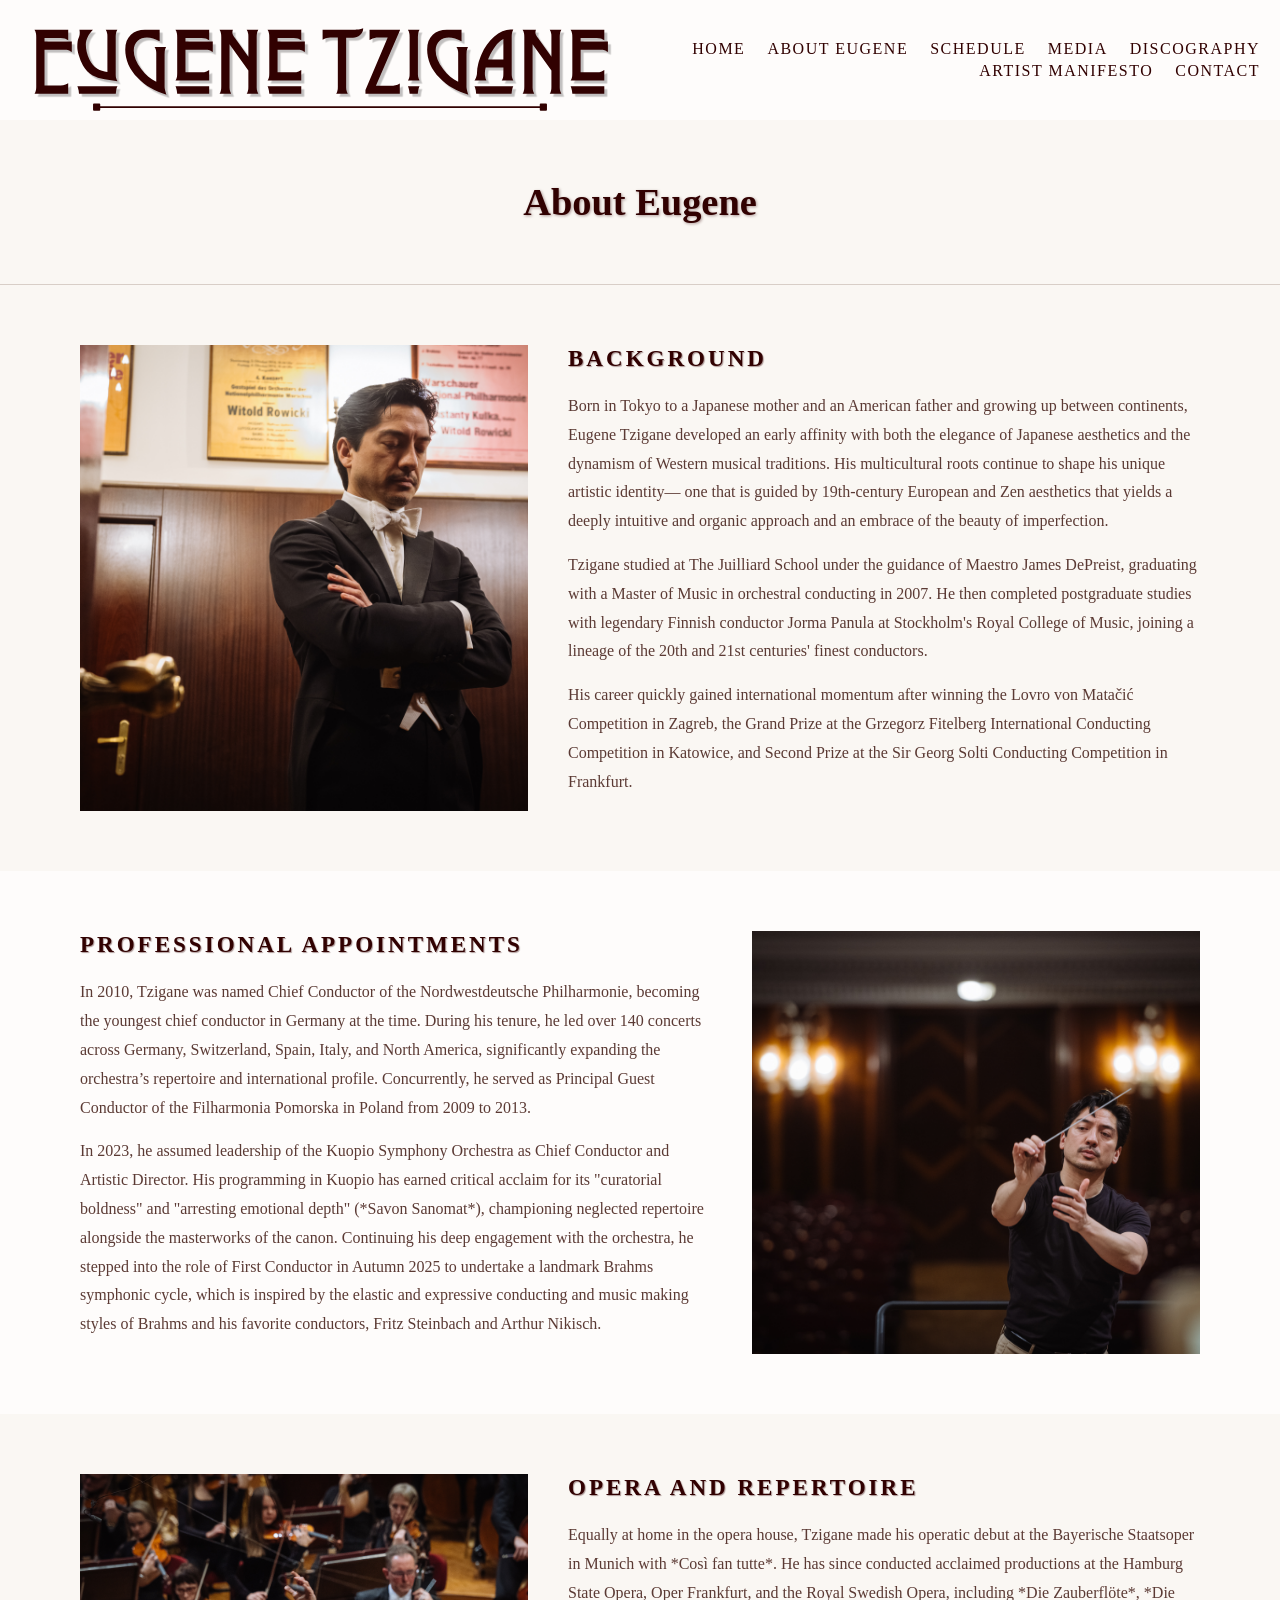
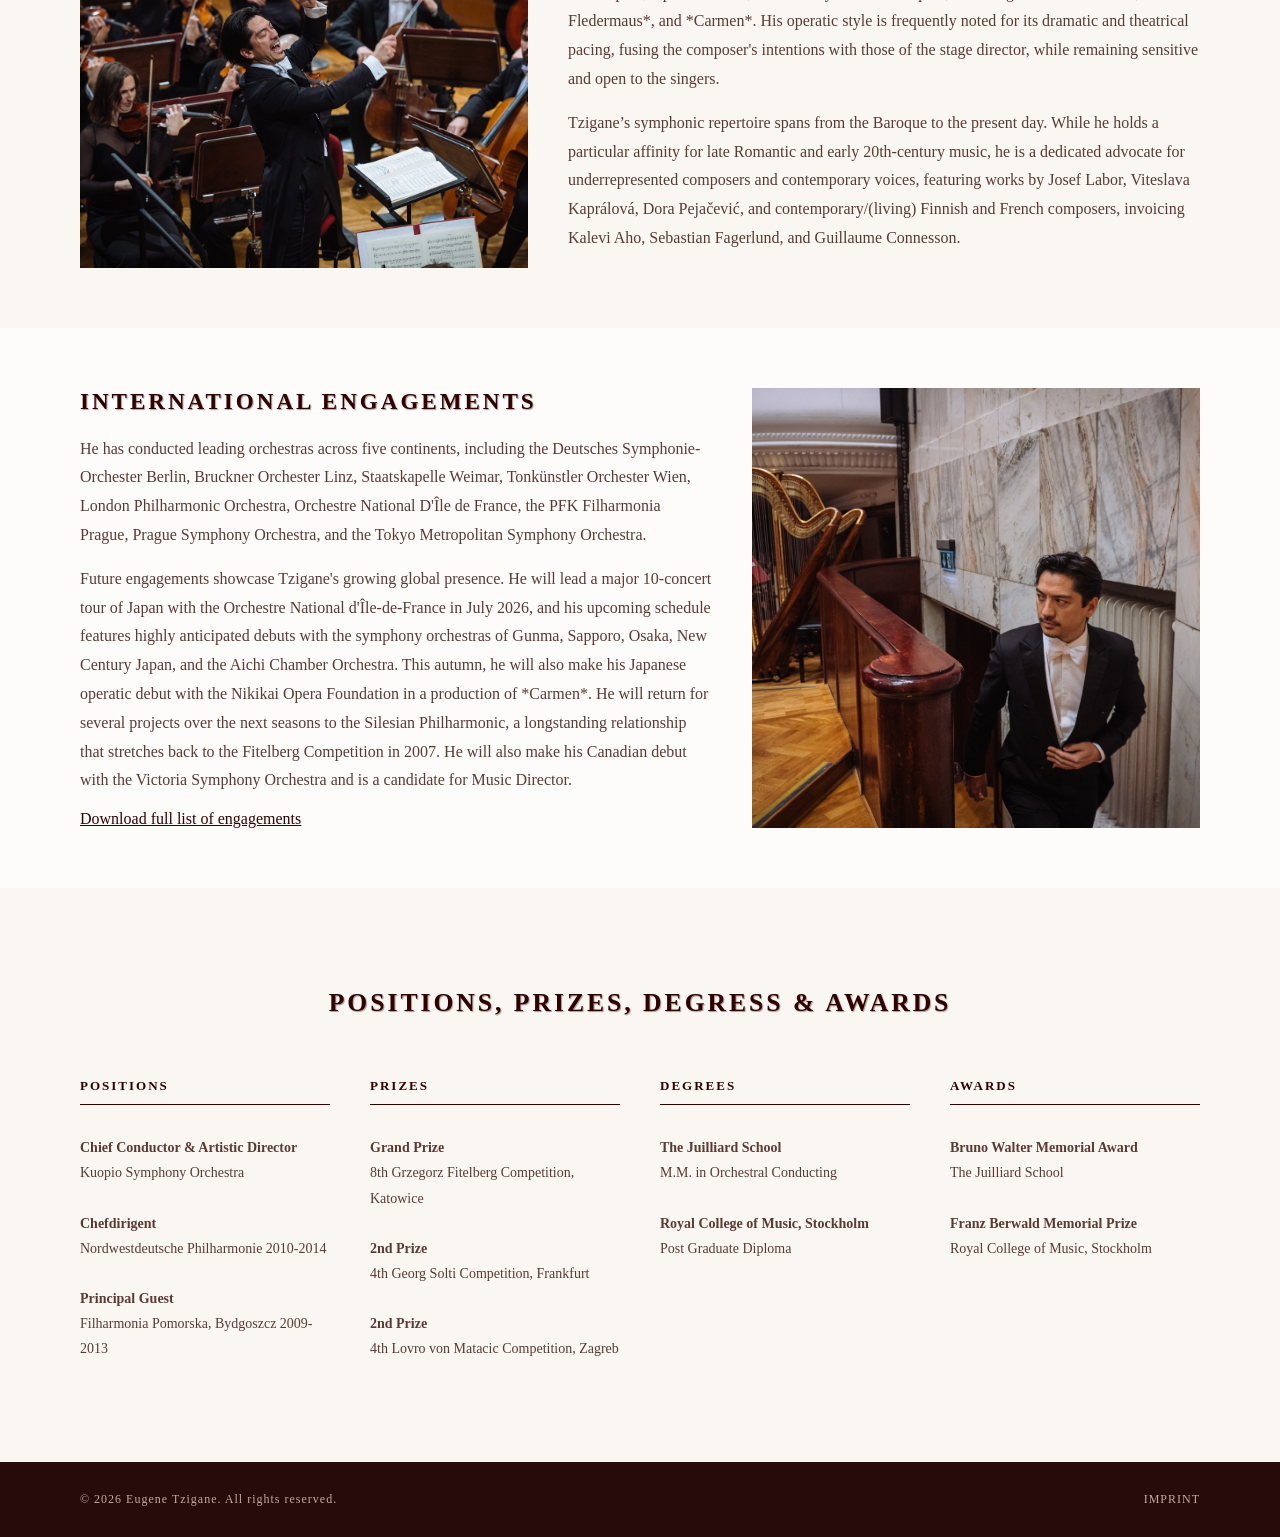
==== commit 3d3e7ac9: "text-shadows, new about text" ====
--- a/about.html
+++ b/about.html
@@ -49,13 +49,11 @@
             <div class="bio-block-text">
                 <h2>Background</h2>
                 <p>
-                 <strong>Eugene Tzigane</strong> was born in Tokyo in 1981 to a Japanese mother and an American father. Growing up between continents, he developed an early fascination with both the elegance of Japanese aesthetics and the dynamism of Western musical traditions. His multicultural roots continue to shape his artistic approach — one that fuses analytical rigour with expressive freedom.
-                </p>
+                 Born in Tokyo to a Japanese mother and an American father and growing up between continents, Eugene Tzigane developed an early affinity with both the elegance of Japanese aesthetics and the dynamism of Western musical traditions. His multicultural roots continue to shape his unique artistic identity—  one that is guided by 19th-century European and Zen aesthetics that yields a deeply intuitive and organic approach and an embrace of the beauty of imperfection. 
                 <p>
-                 Tzigane trained at some of the world's most respected institutions. After studying at the Juilliard School under the mentorship of <strong>James DePreist</strong>, he graduated with a Master of Music in orchestral conducting in 2007. He then moved to Sweden to continue studies with the legendary Finnish conductor <strong>Jorma Panula</strong> at the Royal College of Music in Stockholm — joining a lineage of some of the finest conductors of the 20th and 21st centuries.   
-                </p>
+                 Tzigane studied at The Juilliard School under the guidance of Maestro James DePreist, graduating with a Master of Music in orchestral conducting in 2007. He then completed postgraduate studies with legendary Finnish conductor Jorma Panula at Stockholm's Royal College of Music, joining a lineage of the 20th and 21st centuries' finest conductors.
                 <p>
-                 His career quickly gained momentum. In 2007, Tzigane won the Lovro von Matačić Competition in Zagreb, followed by the Grand Prize at the Grzegorz Fitelberg International Conducting Competition in Katowice. In 2008, he won the Second Prize at the Sir Georg Solti Conducting Competition in Frankfurt. These honours established him as a rising talent on the international stage.
+                 His career quickly gained international momentum after winning the Lovro von Matačić Competition in Zagreb, the Grand Prize at the Grzegorz Fitelberg International Conducting Competition in Katowice, and Second Prize at the Sir Georg Solti Conducting Competition in Frankfurt.
                 </p>
             </div>
             
@@ -68,10 +66,10 @@
             <div class="bio-block-text">
                 <h2>Professional Appointments</h2>
                 <p>
-                 Tzigane's first major appointment came in 2010 when he was named <strong>Chief Conductor</strong> of the <strong>Nordwestdeutsche Philharmonie</strong>, becoming the youngest in Germany at the time. During his tenure, he led over 140 concerts across Germany, Austria, Spain, and North America, expanding the orchestra’s repertoire and profile. He was concurrently <strong>Principal Guest Conductor</strong> of the <strong>Filharmonia Pomorska</strong> in Poland from 2009 to 2013. 
+                 In 2010, Tzigane was named Chief Conductor of the Nordwestdeutsche Philharmonie, becoming the youngest chief conductor in Germany at the time. During his tenure, he led over 140 concerts across Germany, Switzerland, Spain, Italy, and North America, significantly expanding the orchestra’s repertoire and international profile. Concurrently, he served as Principal Guest Conductor of the Filharmonia Pomorska in Poland from 2009 to 2013.
                 </p>
                 <p>
-                 In 2023, he assumed his current role as <strong>Chief Conductor and Artistic Director</strong> of the <strong>Kuopio Symphony Orchestra</strong>, having been a regular and much-praised guest in the seasons leading up to his appointment. His programmes in Kuopio have earned acclaim for their "curatorial boldness" and "arresting emotional depth" (<em>Savon Sanomat</em>), bringing neglected repertoire to light alongside masterworks of the canon. Beginning Autumn 2025, he assumes the title of <strong>First Conductor</strong> and will undertake a Brahms cycle in a Historically Informed, Wagnerian style.
+                 In 2023, he assumed leadership of the Kuopio Symphony Orchestra as Chief Conductor and Artistic Director. His programming in Kuopio has earned critical acclaim for its "curatorial boldness" and "arresting emotional depth" (*Savon Sanomat*), championing neglected repertoire alongside the masterworks of the canon. Continuing his deep engagement with the orchestra, he stepped into the role of First Conductor in Autumn 2025 to undertake a landmark Brahms symphonic cycle, which is inspired by the elastic and expressive conducting and music making styles of Brahms and his favorite conductors, Fritz Steinbach and Arthur Nikisch.
                 </p>
             </div>
             
@@ -84,11 +82,10 @@
             <div class="bio-block-text">
                 <h2>Opera and Repertoire</h2>
                 <p>
-                 Tzigane is equally at home in the opera house. He made his operatic debut at the <strong>Bayerische Staatsoper</strong> in Munich with <em>Così fan tutte</em>, and has since conducted productions at <strong>Hamburg State Opera</strong>, <strong>Oper Frankfurt</strong>, and the <strong>Royal Swedish Opera</strong>, including <em>Die Zauberflöte</em>, <em>Die Fledermaus</em>, and <em>Carmen</em>. His operatic style is noted for its dramatic pacing and sensitive attention to vocal phrasing.
+                 Equally at home in the opera house, Tzigane made his operatic debut at the Bayerische Staatsoper in Munich with *Così fan tutte*. He has since conducted acclaimed productions at the Hamburg State Opera, Oper Frankfurt, and the Royal Swedish Opera, including *Die Zauberflöte*, *Die Fledermaus*, and *Carmen*. His operatic style is frequently noted for its dramatic and theatrical pacing, fusing the composer's intentions with those of the stage director, while remaining sensitive and open to the singers.
                 </p>
                 <p>
-                His symphonic repertoire spans from the Baroque to the present day. He has a particular affinity for <strong>late Romantic and early 20th-century repertoire</strong>, but also advocates for underrepresented composers and contemporary voices. Recent programming has included works by Samuel Coleridge-Taylor, Dora Pejačević, and contemporary Finnish and French composers.
-                </p>
+                Tzigane’s symphonic repertoire spans from the Baroque to the present day. While he holds a particular affinity for late Romantic and early 20th-century music, he is a dedicated advocate for underrepresented composers and contemporary voices, featuring works by Josef Labor, Viteslava Kaprálová, Dora Pejačević, and contemporary/(living) Finnish and French composers, invoicing Kalevi Aho, Sebastian Fagerlund, and Guillaume Connesson.
             </div>
             
         </div>
@@ -99,19 +96,14 @@
           </div>
           <div class="bio-block-text">
             <h2>International Engagements</h2>
-            <p>Tzigane has conducted leading orchestras on four continents, including:</p>
             <p>
-             <strong>Europe:</strong> Deutsches Symphonie-Orchester Berlin, Bruckner Orchester Linz, Sinfonieorchester Basel, BBC Scottish Symphony Orchestra, Royal Scottish National Orchestra, Netherlands Philharmonic Orchestra, Copenhagen Philharmonic, Staatsphilharmonie Rheinland-Pfalz, Sinfonia Lahti, Tampere Philharmonic, Tapiola Sinfonietta, Norrköping Symphony Orchestra, RTÉ National Symphony Orchestra (Ireland), Prague Philharmonia, Orquesta Sinfónica de Galicia, and Tonkünstler Orchestra.   
+             He has conducted leading orchestras across five continents, including the Deutsches Symphonie-Orchester Berlin, Bruckner Orchester Linz, Staatskapelle Weimar, Tonkünstler Orchester Wien, London Philharmonic Orchestra, Orchestre National D'Île de France, the PFK Filharmonia Prague, Prague Symphony Orchestra, and the Tokyo Metropolitan Symphony Orchestra.
             </p>
             <p>
-             <strong>North America:</strong>Indianapolis Symphony Orchestra, Rochester Philharmonic, Oregon Symphony, Columbus Symphony, Fort Worth Symphony, North Carolina Symphony, and New Jersey Symphony Orchestra.   
+            Future engagements showcase Tzigane's growing global presence. He will lead a major 10-concert tour of Japan with the Orchestre National d'Île-de-France in July 2026, and his upcoming schedule features highly anticipated debuts with the symphony orchestras of Gunma, Sapporo, Osaka, New Century Japan, and the Aichi Chamber Orchestra. This autumn, he will also make his Japanese operatic debut with the Nikikai Opera Foundation in a production of *Carmen*. He will return for several projects over the next seasons to the Silesian Philharmonic, a longstanding relationship that stretches back to the Fitelberg Competition in 2007. He will also make his Canadian debut with the Victoria Symphony Orchestra and is a candidate for Music Director.
             </p>
-            <p>
-             <strong>Asia &amp; Australia:</strong> Tokyo Metropolitan Symphony Orchestra, Yomiuri Nippon Symphony Orchestra, Adelaide Symphony Orchestra, West Australian Symphony Orchestra.
-            </p>
+            <a class="engagements-link" href="">Download full list of engagements</a>
           </div>
-
-           
         </div>
 
      </section>
--- a/style.css
+++ b/style.css
@@ -253,6 +253,7 @@
     text-transform: uppercase;
     color: #310101;
     padding-bottom: 20px;
+    text-shadow: 1px 1px 2px rgba(49, 1, 1, 0.40);
 }
 
 .bio-text p {
@@ -275,6 +276,7 @@
     text-transform: uppercase;
     color: #310101;
     margin-bottom: 50px;
+    text-shadow: 1px 1px 2px rgba(49, 1, 1, 0.40);
 }
 
 .video-container {
@@ -308,6 +310,7 @@
     text-transform: uppercase;
     color: #310101;
     margin-bottom: 60px;
+    text-shadow: 1px 1px 3px rgba(49, 1, 1, 0.40);
 }
 
 .contacts-wrapper {
@@ -337,6 +340,7 @@
     color: #310101;
     margin-bottom: 20px;
     text-align: center;
+    text-shadow: 0 0.5px 1px rgba(49, 1, 1, 0.40);
 }
 
 .management-column p {
@@ -377,6 +381,7 @@
     text-transform: uppercase;
     color: #270b0b;
     margin-bottom: 60px; 
+    text-shadow: 1px 1px 3px rgba(49, 1, 1, 0.40);
 }
 
 .contact-form {
@@ -461,22 +466,33 @@
     background-color: #faf7f3;
     padding: 60px;
     border-bottom: 1px solid #d8cec7;
-    width: 60%;
+    width: 100%%;
     margin: 0 auto;
 }
 
+#page-header h1 {
+    text-shadow: 1px 1px 3px rgba(49, 1, 1, 0.40);
+}
+
 .bio-block {
+    display: flex;
+    align-items: stretch;
+    gap: 40px;
     padding: 60px 80px;
-    overflow:hidden;
     background-color: #faf7f3;
+    align-items: stretch;
 }
 
 .bio-block.reverse {
+    flex-direction: row-reverse;
     background-color: #fefcfb;
 }
 
 .bio-block-text {
-    width: 100%;
+    flex: 1;
+    display: flex;
+    flex-direction: column;
+    justify-content: space-between;
 }
 
 .bio-block-text h2 {
@@ -485,7 +501,9 @@
     text-transform: uppercase;
     color: #310101;
     margin-bottom: 20px;
-}
+    text-shadow: 1px 1px 1px rgba(49, 1, 1, 0.40);
+}
+
 
 .bio-block-text p {
     font-size: 16px;
@@ -496,21 +514,27 @@
 
 .bio-block-image {
     width: 40%;
-    float: right;
-    margin: 0 0 30px 40px;
+    flex-shrink: 0;
 }
 
 .bio-block-image img {
     width: 100%;
-    height: auto;
+    height: 100%;
     display: block;
-    object-fit: contain;
+    object-fit: cover;
 }
 
 
 .bio-block.reverse .bio-block-image {
-    float: left;
-    margin: 0 40px 30px 0;
+    margin: 0;
+}
+
+.engagements-link {
+    color: #310101;
+}
+
+.engagements-link:hover {
+    color:rgba(49, 1, 1, 0.40)
 }
 
 /*-- AWARDS --*/
@@ -527,6 +551,7 @@
     text-transform: uppercase;
     color: #310101;
     margin-bottom: 60px;
+    text-shadow: 1px 1px 1px rgba(49, 1, 1, 0.40);
 }
 
 .awards-wrapper {
@@ -698,6 +723,53 @@
     color: #8b6b63;
 }
 
+/* manifesto */
+
+    #manifesto-header {
+        padding: 220px 40px 120px;
+        text-align: center;
+    }
+
+    #manifesto-header h1 {
+        font-size: 4rem;
+        line-height: 1.1;
+        max-width: 900px;
+        margin: 0 auto;
+        color: #310101;
+        text-shadow: 1px 1px 2px rgba(49, 1, 1, 0.40);
+    }
+
+    .manifesto-block {
+        max-width: 850px;
+        margin: 0 auto;
+        padding: 80px 40px 120px;
+        background-color: #faf7f3;
+    }
+
+    .manifesto-author {
+        font-family: "Cormorant Garamond", serif;
+        font-size: 1.4rem;
+        font-style: italic;
+        color: #310101;
+        margin-bottom: 50px;
+        text-align: center;
+        text-shadow: 0.5px 0.5px 0.5px rgba(49, 1, 1, 0.40);
+    }
+
+    .manifesto-text p {
+        font-size: 1.15rem;
+        line-height: 2;
+        color: #310101;
+    }
+
+    .manifesto-text p:first-child::first-letter {
+        float: left;
+        font-size: 4rem;
+        line-height: 0.8;
+        padding-right: 8px;
+        font-family: "Cormorant Garamond", serif;
+    }
+
 /*-- RESPONSIVE --*/
 
 /*-- LARGE DESKTOP (1440px and above) --*/
@@ -955,20 +1027,7 @@
         font-size: 15px;
     }
 
-
-    #manifesto-page {
-        justify-content: center;
-        font-size: 2vw;
-        text-align: center;
-        background-color: #faf7f3;
-        padding: 60px;
-        border-bottom: 1px solid #d8cec7;
-        width: 60%;
-        margin: 0 auto;
-    }
-
-
-
+    
 
  
     /* footer */
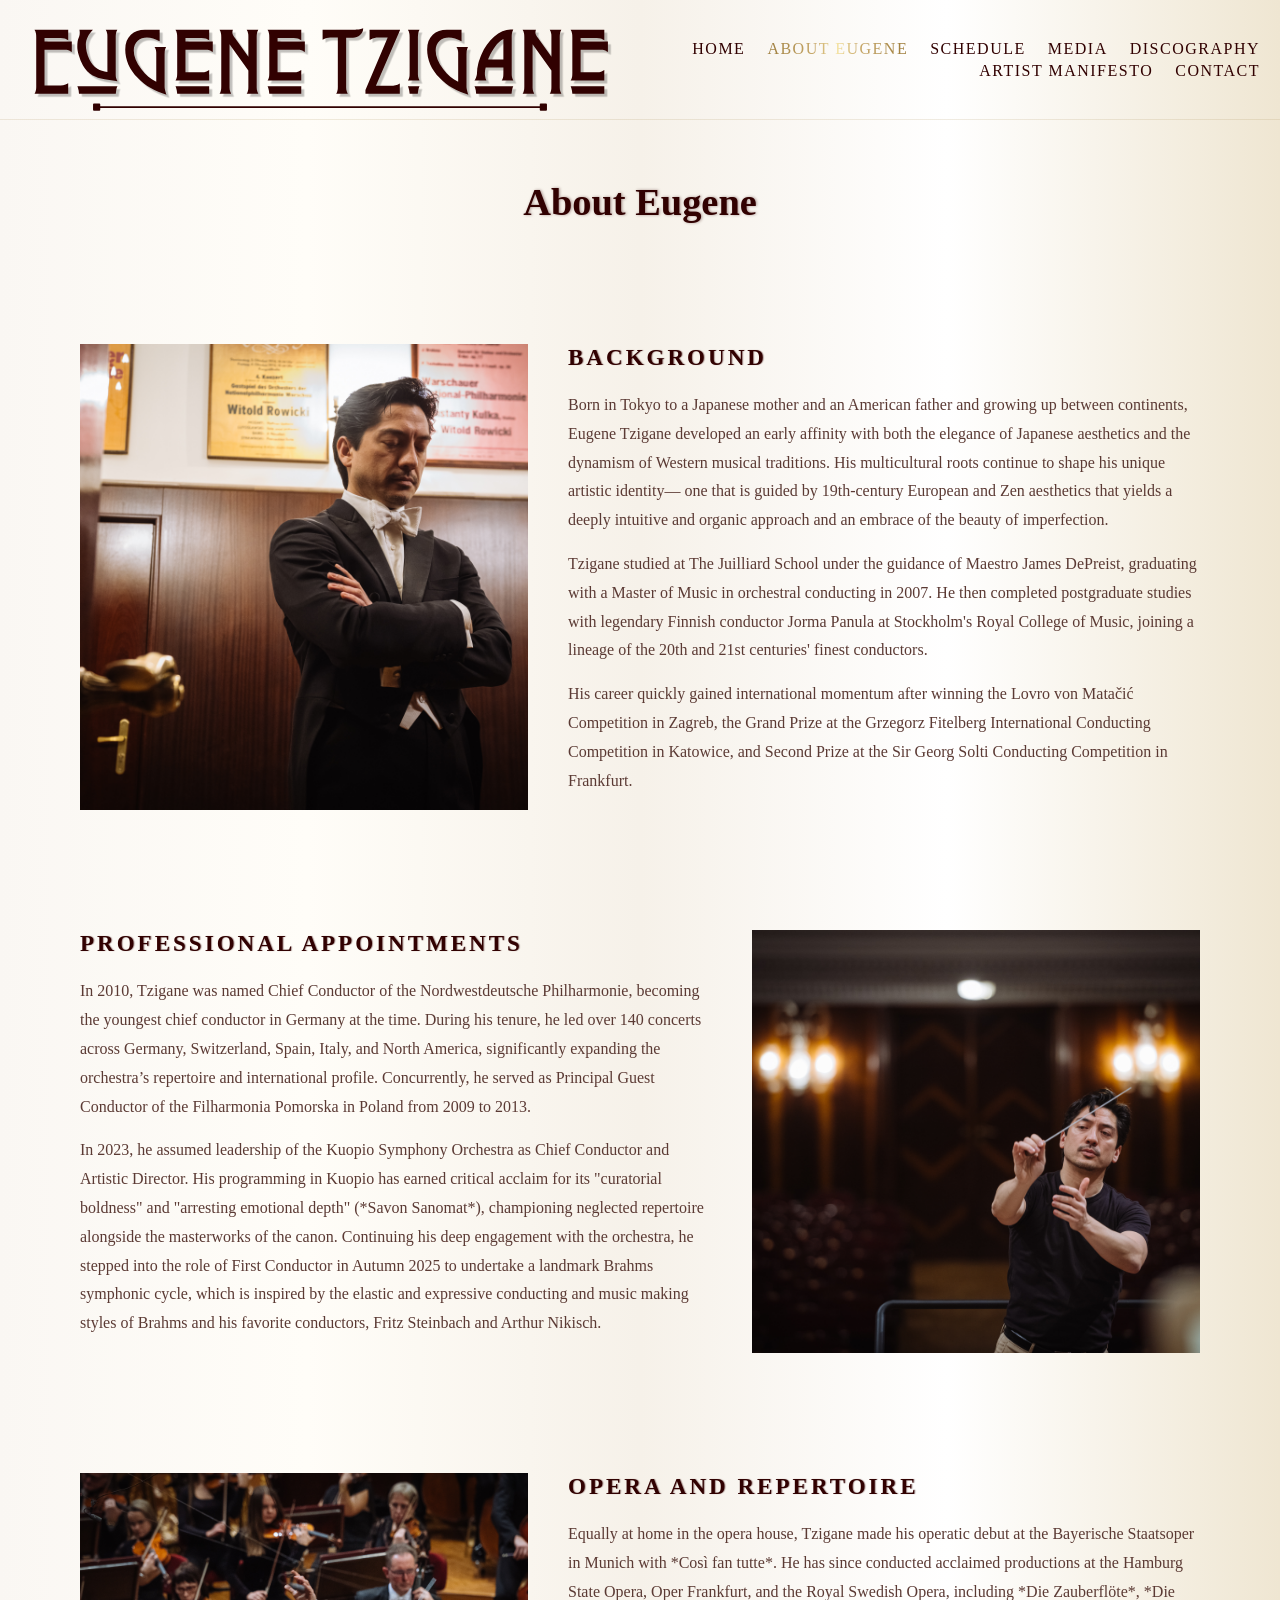
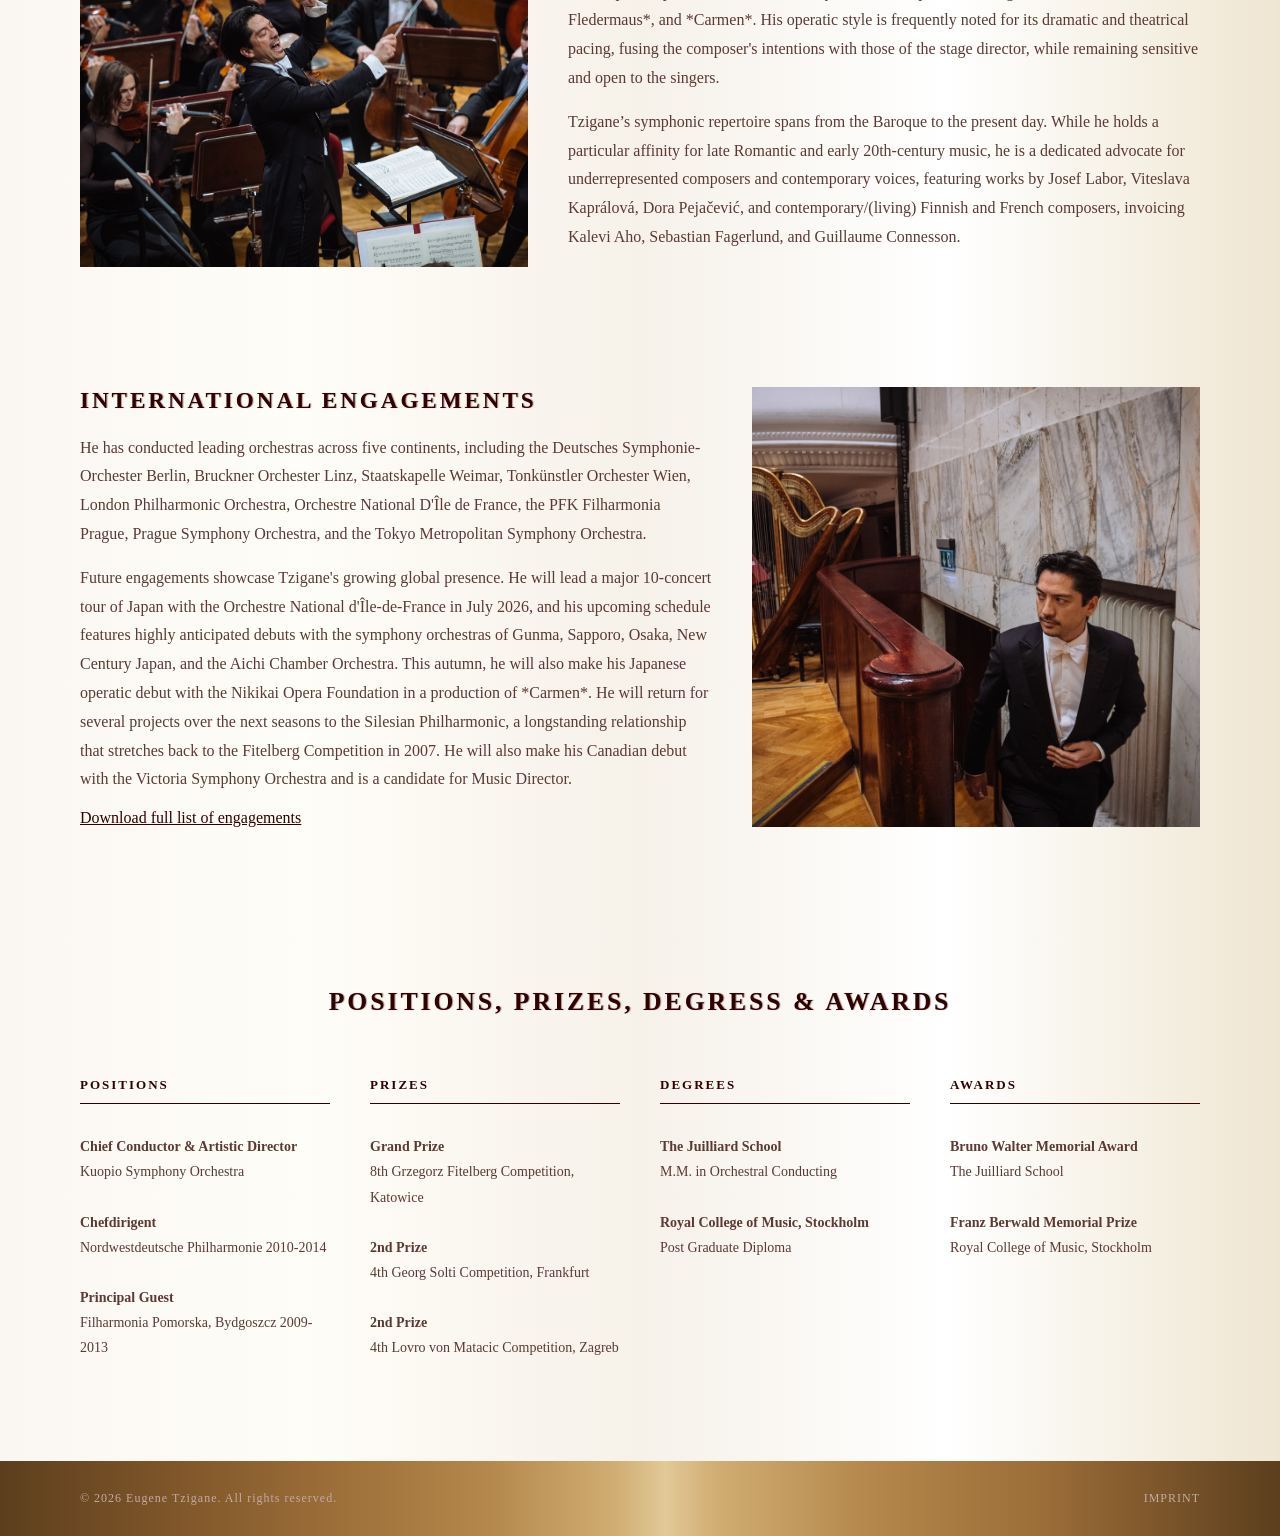
==== commit 1c59b48d: "new 'old ticket' look, logo changes" ====
--- a/about.html
+++ b/about.html
@@ -25,7 +25,7 @@
 
       <ul class="nav-links">
         <li><a href="index.html">Home</a></li>
-        <li><a href="about.html">About Eugene</a></li>
+        <li><a href="about.html" class="active-link">About Eugene</a></li>
         <li><a href="schedule.html">Schedule</a></li>
         <li><a href="media.html">Media</a></li>
         <li><a href="discography.html">Discography</a></li>
--- a/style.css
+++ b/style.css
@@ -1,4 +1,7 @@
 /* -- RESET & BASE --*/
+
+@import url('https://fonts.googleapis.com/css2?family=UnifrakturMaguntia&display=swap');
+
 * {
     margin: 0;
     padding: 0;
@@ -23,7 +26,15 @@
     justify-content: space-between;
     align-items: center;
     padding: 40px 40px;
-    background-color: #fefcfb;
+    background: linear-gradient(
+        90deg,
+        #faf7f3 0%,
+        #fffdf8 24%,
+        #f6f1e9 50%,
+        #ffffff 74%,
+        #efe6d2 100%
+    );
+    border-bottom: 1px solid rgba(156, 123, 58, 0.15);
     position: fixed;
     top: 0;
     z-index: 100;
@@ -45,6 +56,64 @@
     display: block;
 }
 
+.nav-logo img.logo-full {
+    height: 120px;
+    width: auto;
+}
+
+/* initial state */
+.logo-initials {
+    display: block;
+}
+
+.home-nav .logo-full {
+    display: none;
+}
+
+/* scrolled state */
+
+.home-nav.scrolled .logo-initials {
+    display: none;
+}
+
+.home-nav.scrolled .logo-full {
+    display: block;
+}
+
+.logo-initials {
+    font-family: "Dyer Arts and Crafts";
+    font-size: 100px;
+
+    display: flex;
+    align-items: center;
+    gap: 0.5px;
+}
+
+.logo-letter {
+    color:#310101;
+    -webkit-text-fill-color: #310101;
+    text-shadow: 4px 4px 1px rgba(49, 30, 1, 0.235);
+}
+
+
+.logo-diamond {
+    width: 25px;
+    height: 25px;
+    display: block;
+    margin-right: -10px;
+    margin-top: 10px;
+    margin-left: -5px;
+
+}
+
+.nav-logo a,
+.nav-logo a:link,
+.nav-logo a:visited,
+.nav-logo a:hover,
+.nav-logo a:active {
+    text-decoration: none;
+}
+
 .nav-links {
    list-style: none;
    display: flex;
@@ -61,7 +130,24 @@
 }
 
 .nav-links a:hover {
-    color: #a17d74;
+    color: #c8a96a;
+}
+
+.nav-links a.active-link {
+    background-image: linear-gradient(
+        90deg,
+        #9c7b3a 0%,
+        #c8a96a 35%,
+        #f3e1a0 50%,
+        #c8a96a 65%,
+        #9c7b3a 100%
+    );
+
+    background-clip: text;
+    -webkit-background-clip: text;
+
+    color: transparent;
+    -webkit-text-fill-color: transparent;
 }
 
 .hamburger {
@@ -127,12 +213,18 @@
         top: 120px;
         left: 0;
         width: 100%;
-        background-color: #fefcfb;
+        background: linear-gradient(
+        90deg,
+        #faf7f3 0%,
+        #fffdf8 24%,
+        #f6f1e9 50%,
+        #ffffff 74%,
+        #efe6d2 100%
+    );
         flex-direction: column;
         align-items: center;
         gap: 20px;
         padding: 30px 20px;
-        border-top: 1px solid #d8cec7;
     }
 
     .nav-links.active {
@@ -174,6 +266,22 @@
     }
 
     .nav-logo img {
+        height: 60px;
+    }
+
+    .logo-initials {
+        font-size: 60px;
+        gap: 0.5px;
+    }
+
+    .logo-diamond {
+        width: 15px;
+        height: 15px;
+        margin-left: -2px;
+        margin-right: -6px;
+    }
+
+    .home-nav .nav-logo img.logo-full {
         height: 60px;
     }
 
@@ -199,22 +307,62 @@
     position: sticky;
     top: 8vh;
     margin-right: 5vw;
-    color: #fefcfb;
     text-align: end;
 }
 
 .hero-overlay h1 {
-    font-size: 4vw;
-    font-weight: bold;
+    font-size: 5.5vw;
     letter-spacing: 0.3vw;
-    text-transform: uppercase;
     margin-bottom: 1vh;
+    font-weight: lighter;
 }
 
 .hero-overlay p {
-    font-size: 1.5vw;
+    font-family: "Dyer Arts and Crafts";
+    font-size: 2vw;
     letter-spacing: 0.4vw;
-    text-transform: uppercase;
+    color: #b4874c;
+}
+
+@font-face {
+    font-family: "Dyer Arts and Crafts";
+    src: url("fonts/DyerArtsAndCrafts.ttf") format("truetype");
+}
+
+.gold-text {
+
+    font-family: "Dyer Arts and Crafts";
+    display: block;
+
+    background-image: linear-gradient(
+    90deg,
+    #5c3e1d 0%,
+    #7b5328 10%,
+    #9a6c37 25%,
+    #b4874c 38%,
+    #c8a96a 45%,
+    #e2c998 48%,
+    #c8a96a 50%,
+    #b4874c 68%,
+    #9a6c37 82%,
+    #5c3e1d 100%
+);
+
+
+    background-clip: text;
+    -webkit-background-clip: text;
+
+    color: transparent;
+    -webkit-text-fill-color: transparent;
+
+
+   filter:
+    drop-shadow(0 6px 10px black)
+    drop-shadow(0 2px 4px rgba(255,245,200,0.15));
+
+    width: fit-content;
+    margin-left: auto;
+    letter-spacing: 0.08em;
 }
 
 /*--  HOME BIO --*/
@@ -223,7 +371,14 @@
     align-items: stretch;
     gap: 60px;
     padding: 100px 80px;
-    background-color: #faf7f3;
+    background: linear-gradient(
+        90deg,
+        #faf7f3 0%,
+        #fffdf8 24%,
+        #f6f1e9 50%,
+        #ffffff 74%,
+        #efe6d2 100%
+    );
 }
 
 .bio-image {
@@ -253,7 +408,7 @@
     text-transform: uppercase;
     color: #310101;
     padding-bottom: 20px;
-    text-shadow: 1px 1px 2px rgba(49, 1, 1, 0.40);
+    text-shadow: 1px 0px 2px rgba(49, 1, 1, 0.40);
 }
 
 .bio-text p {
@@ -266,7 +421,14 @@
 /* -- HOME VIDEO --*/
 #video {
     padding: 100px 80px;
-    background-color: #fefcfb;
+    background: linear-gradient(
+        90deg,
+        #faf7f3 0%,
+        #fffdf8 24%,
+        #f6f1e9 50%,
+        #ffffff 74%,
+        #efe6d2 100%
+    );
     text-align: center;
 }
 
@@ -276,7 +438,7 @@
     text-transform: uppercase;
     color: #310101;
     margin-bottom: 50px;
-    text-shadow: 1px 1px 2px rgba(49, 1, 1, 0.40);
+    text-shadow: 1px 0px 2px rgba(49, 1, 1, 0.40);
 }
 
 .video-container {
@@ -300,7 +462,14 @@
 /*-- CONTACT --*/
 #contact-info {
     padding: 100px 80px;
-    background-color: #faf7f3;
+    background: linear-gradient(
+        90deg,
+        #faf7f3 0%,
+        #fffdf8 24%,
+        #f6f1e9 50%,
+        #ffffff 74%,
+        #efe6d2 100%
+    );
     text-align: center;
 }
 
@@ -310,7 +479,7 @@
     text-transform: uppercase;
     color: #310101;
     margin-bottom: 60px;
-    text-shadow: 1px 1px 3px rgba(49, 1, 1, 0.40);
+    text-shadow: 1px 0px 3px rgba(49, 1, 1, 0.40);
 }
 
 .contacts-wrapper {
@@ -340,7 +509,7 @@
     color: #310101;
     margin-bottom: 20px;
     text-align: center;
-    text-shadow: 0 0.5px 1px rgba(49, 1, 1, 0.40);
+    text-shadow: 0.5px 0px 1px rgba(49, 1, 1, 0.40);
 }
 
 .management-column p {
@@ -371,7 +540,14 @@
 
 #message {
    padding: 60px 20px;
-    background-color: #faf7f3;
+    background: linear-gradient(
+        90deg,
+        #faf7f3 0%,
+        #fffdf8 24%,
+        #f6f1e9 50%,
+        #ffffff 74%,
+        #efe6d2 100%
+    );
     text-align: center;
 }
 
@@ -381,7 +557,7 @@
     text-transform: uppercase;
     color: #270b0b;
     margin-bottom: 60px; 
-    text-shadow: 1px 1px 3px rgba(49, 1, 1, 0.40);
+    text-shadow: 1px 0px 3px rgba(49, 1, 1, 0.40);
 }
 
 .contact-form {
@@ -423,7 +599,14 @@
 }
 
 #message button:hover {
-    background-color: #5b3a34;
+    background: linear-gradient(
+        90deg,
+        #9c7b3a 0%,
+        #c8a96a 35%,
+        #f3e1a0 50%,
+        #c8a96a 65%,
+        #9c7b3a 100%
+    );
 }
 
 
@@ -434,7 +617,19 @@
     justify-content: space-between;
     align-items: center;
     padding: 30px 80px;
-    background-color: #270b0b;
+    background-image: linear-gradient(
+    90deg,
+    #5c3e1d 0%,
+    #7b5328 12%,
+    #9a6c37 25%,
+    #b4874c 38%,
+    #d0ad72 48%,
+    #e2c998 52%,
+    #d0ad72 56%,
+    #b4874c 68%,
+    #9a6c37 82%,
+    #5c3e1d 100%
+);
     color: #c2aaa3;
     font-size: 12px;
     letter-spacing: 1px;
@@ -456,22 +651,35 @@
 /*-- ABOUT PAGE --*/
 
 #about-bio {
-    background-color: #faf7f3;
+   background: linear-gradient(
+        90deg,
+        #faf7f3 0%,
+        #fffdf8 24%,
+        #f6f1e9 50%,
+        #ffffff 74%,
+        #efe6d2 100%
+    );
 }
 
 #page-header {
     justify-content: center;
+    background: linear-gradient(
+        90deg,
+        #faf7f3 0%,
+        #fffdf8 24%,
+        #f6f1e9 50%,
+        #ffffff 74%,
+        #efe6d2 100%
+    );
     font-size: 2vw;
     text-align: center;
-    background-color: #faf7f3;
     padding: 60px;
-    border-bottom: 1px solid #d8cec7;
-    width: 100%%;
+    width: 100%;
     margin: 0 auto;
 }
 
 #page-header h1 {
-    text-shadow: 1px 1px 3px rgba(49, 1, 1, 0.40);
+    text-shadow: 1px 0px 3px rgba(49, 1, 1, 0.40);
 }
 
 .bio-block {
@@ -479,13 +687,11 @@
     align-items: stretch;
     gap: 40px;
     padding: 60px 80px;
-    background-color: #faf7f3;
     align-items: stretch;
 }
 
 .bio-block.reverse {
     flex-direction: row-reverse;
-    background-color: #fefcfb;
 }
 
 .bio-block-text {
@@ -501,7 +707,7 @@
     text-transform: uppercase;
     color: #310101;
     margin-bottom: 20px;
-    text-shadow: 1px 1px 1px rgba(49, 1, 1, 0.40);
+    text-shadow: 1px 0px 1px rgba(49, 1, 1, 0.40);
 }
 
 
@@ -541,7 +747,14 @@
 
 #awards {
     padding: 100px 80px;
-    background-color: #faf7f3;
+    background: linear-gradient(
+        90deg,
+        #faf7f3 0%,
+        #fffdf8 24%,
+        #f6f1e9 50%,
+        #ffffff 74%,
+        #efe6d2 100%
+    );
     text-align: center;
 }
 
@@ -551,7 +764,7 @@
     text-transform: uppercase;
     color: #310101;
     margin-bottom: 60px;
-    text-shadow: 1px 1px 1px rgba(49, 1, 1, 0.40);
+    text-shadow: 1px 0px 1px rgba(49, 1, 1, 0.40);
 }
 
 .awards-wrapper {
@@ -586,11 +799,22 @@
 
 /* -- SCHEDULE PAGE --*/
 
+.schedule-background {
+    background: linear-gradient(
+        90deg,
+        #faf7f3 0%,
+        #fffdf8 24%,
+        #f6f1e9 50%,
+        #ffffff 74%,
+        #efe6d2 100%
+    );
+}
+
+
 #schedule-page {
     max-width: 1000px;
     margin: 0 auto;
     padding: 40px 80px 100px;
-    background-color: #faf7f3;
 }
 
 .schedule-item {
@@ -629,6 +853,7 @@
     color: #310101;
     margin-bottom: 15px;
     line-height: 1.4;
+    text-shadow: 1px 0px 1px rgba(49, 1, 1, 0.40);
 }
 
 .highlight-title {
@@ -702,7 +927,14 @@
     }
 
     .schedule-button:hover {
-        background-color: #5b3a34;
+        background: linear-gradient(
+        90deg,
+        #9c7b3a 0%,
+        #c8a96a 35%,
+        #f3e1a0 50%,
+        #c8a96a 65%,
+        #9c7b3a 100%
+    );
     }
 
 .masterclass-dates {
@@ -724,6 +956,18 @@
 }
 
 /* manifesto */
+
+
+    .manifesto-page {
+        background: linear-gradient(
+            90deg,
+            #faf7f3 0%,
+            #fffdf8 24%,
+            #f6f1e9 50%,
+            #ffffff 74%,
+            #efe6d2 100%
+        );
+}
 
     #manifesto-header {
         padding: 220px 40px 120px;
@@ -736,14 +980,13 @@
         max-width: 900px;
         margin: 0 auto;
         color: #310101;
-        text-shadow: 1px 1px 2px rgba(49, 1, 1, 0.40);
+        text-shadow: 1px 0px 4px rgba(49, 1, 1, 0.40);
     }
 
     .manifesto-block {
         max-width: 850px;
         margin: 0 auto;
         padding: 80px 40px 120px;
-        background-color: #faf7f3;
     }
 
     .manifesto-author {
@@ -753,7 +996,7 @@
         color: #310101;
         margin-bottom: 50px;
         text-align: center;
-        text-shadow: 0.5px 0.5px 0.5px rgba(49, 1, 1, 0.40);
+        text-shadow: 0.5px 0px 1px rgba(49, 1, 1, 0.40);
     }
 
     .manifesto-text p {
@@ -762,12 +1005,32 @@
         color: #310101;
     }
 
+
     .manifesto-text p:first-child::first-letter {
+
+        font-family: "UnifrakturMaguntia";
+
         float: left;
-        font-size: 4rem;
+        font-size: 8rem;
         line-height: 0.8;
-        padding-right: 8px;
-        font-family: "Cormorant Garamond", serif;
+        margin-right: 10px;
+        padding-top: 15px;
+        margin-bottom: -30px;
+
+        background-image: linear-gradient(
+        90deg,
+        #9c7b3a 0%,
+        #c8a96a 35%,
+        #f3e1a0 50%,
+        #c8a96a 65%,
+        #9c7b3a 100%
+    );
+
+    background-clip: text;
+    -webkit-background-clip: text;
+
+    color: transparent;
+    -webkit-text-fill-color: transparent;
     }
 
 /*-- RESPONSIVE --*/
@@ -867,6 +1130,10 @@
     }
 
     .nav-logo img {
+        height: 60px;
+    }
+
+    .home-nav .nav-logo img.logo-full {
         height: 60px;
     }
 
@@ -929,7 +1196,10 @@
     }
 
     /* about.html bio blocks */
-    .bio-block {
+
+
+    .bio-block, .bio-block.reverse {
+        flex-direction: column;
         padding: 30px 20px;
     }
 
